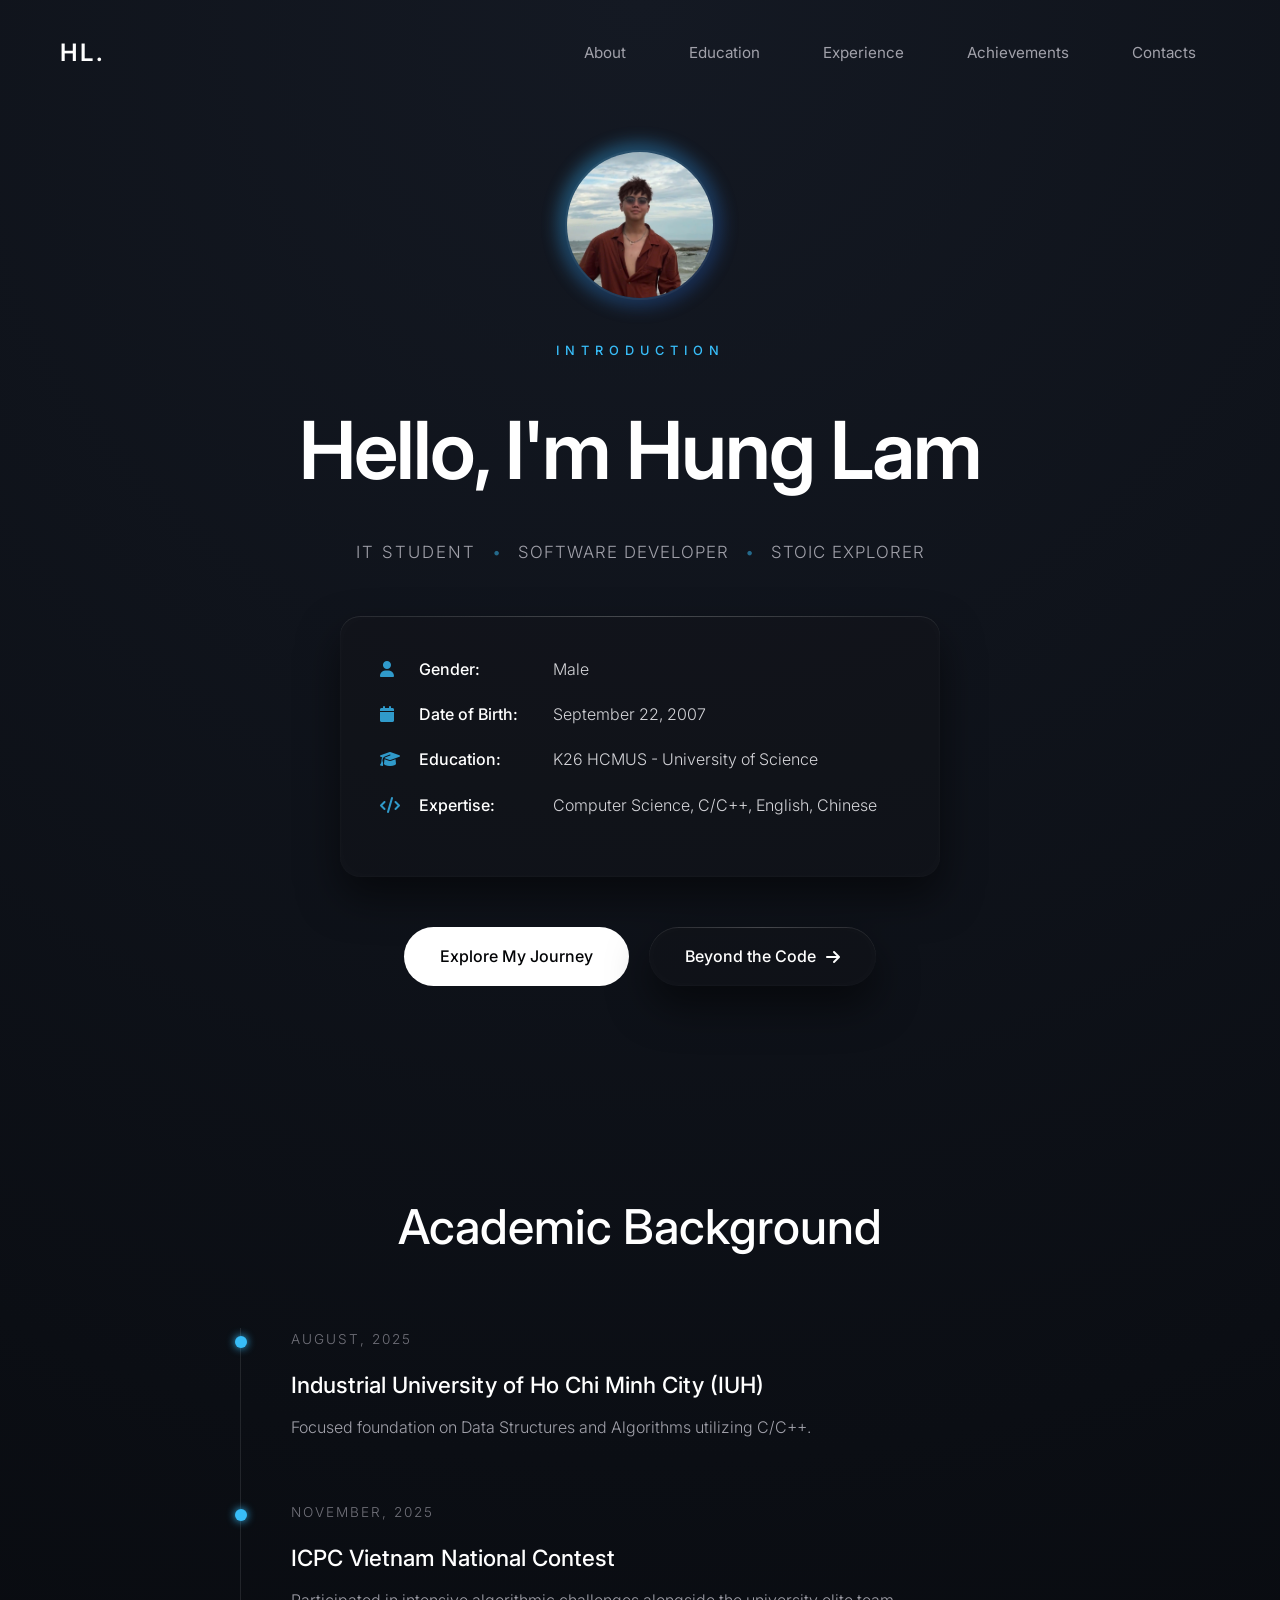
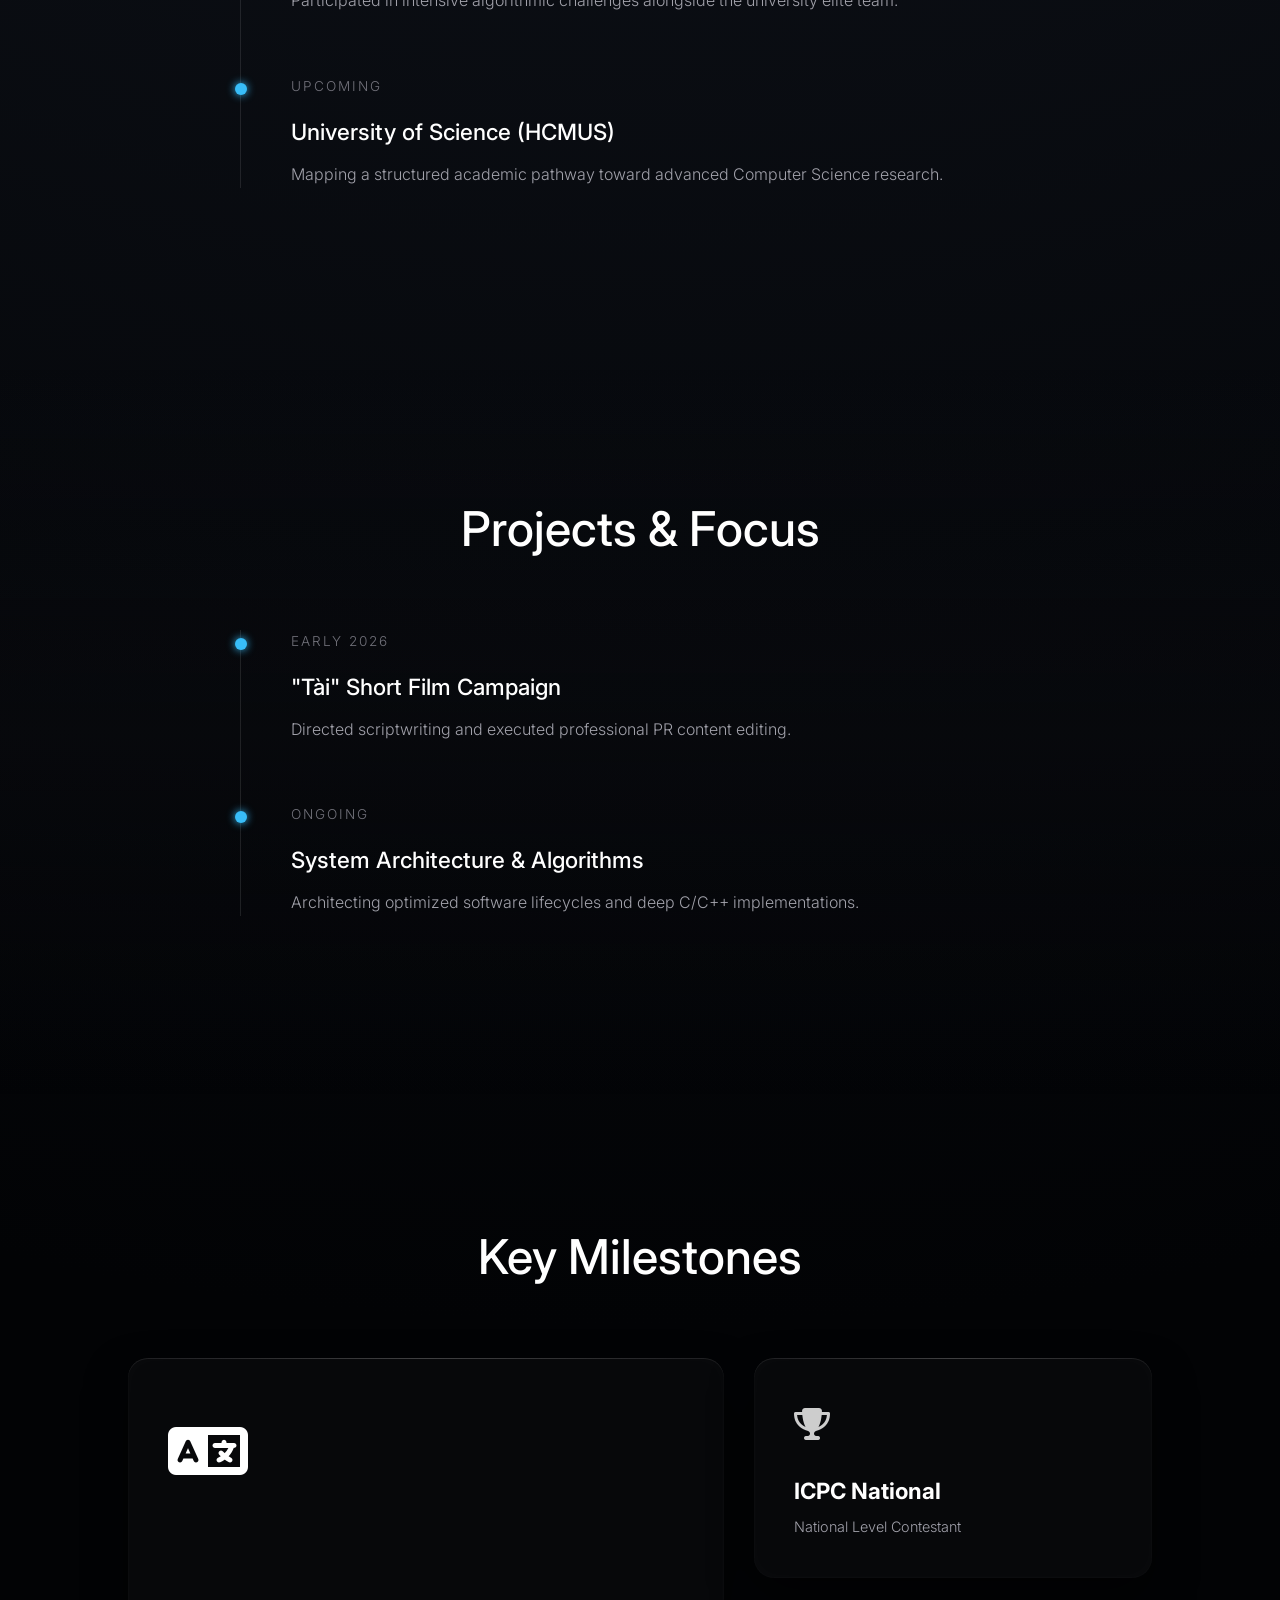
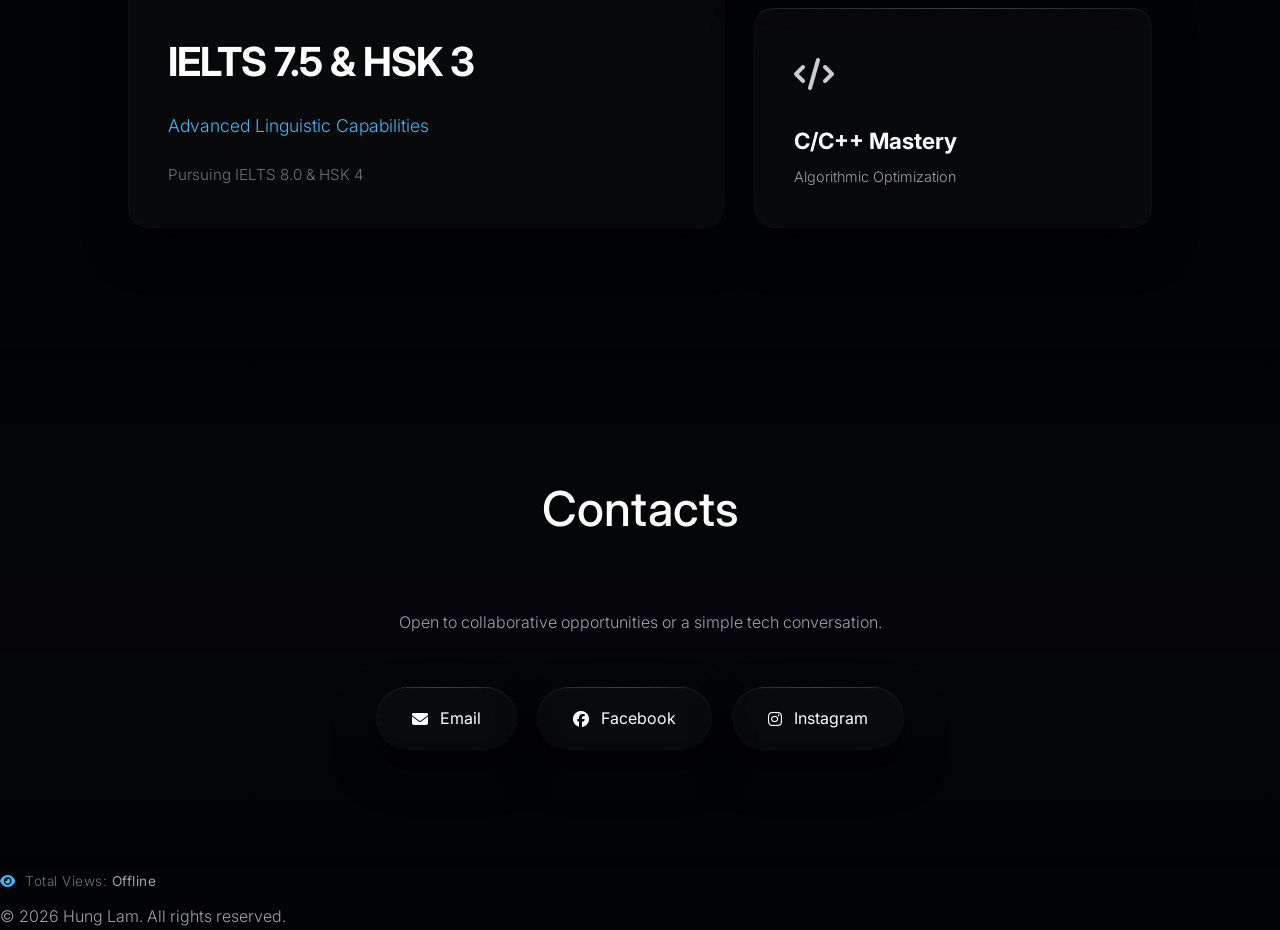
==== index.html @ ea4c30fe "app" ====
<!DOCTYPE html>
<html lang="en">
<head>
    <meta charset="UTF-8">
    <meta name="viewport" content="width=device-width, initial-scale=1.0">
    <title>Hung Lam | Premium Portfolio</title>
    <link rel="icon" type="image/png" href="logo.avif">
    <link rel="stylesheet" href="style.css">
    <link href="https://fonts.googleapis.com/css2?family=Inter:wght@300;400;500;600&display=swap" rel="stylesheet">
    <link rel="stylesheet" href="https://cdnjs.cloudflare.com/ajax/libs/font-awesome/6.4.0/css/all.min.css">
</head>
<body>

    <div class="page-transition">
        
        <div class="shape shape-1"></div>
        <div class="shape shape-2"></div>
        <div class="shape shape-3"></div>

        <nav class="navbar scroll-animate" style="--delay: 0.05s;">
            <div class="nav-logo">HL.</div>
            <ul class="nav-links">
                <div class="nav-indicator"></div>
                <li><a href="#about">About</a></li>
                <li><a href="#education">Education</a></li>
                <li><a href="#experience">Experience</a></li>
                <li><a href="#achievements">Achievements</a></li>
                <li><a href="#contact">Contacts</a></li>
            </ul>
        </nav>

        <header class="hero" id="about">
            <div class="hero-content">
                <div class="hero-avatar scroll-animate" style="--delay: 0.1s">
                    <div class="liquid-ring"></div>
                    <img src="hunglam.jpg" alt="Hung Lam Avatar">
                </div>

                <p class="greeting scroll-animate" style="--delay: 0.15s">INTRODUCTION</p>
                <h1 class="scroll-animate" style="--delay: 0.2s">Hello, I'm Hung Lam</h1>
                <p class="tagline scroll-animate" style="--delay: 0.25s">
                    <span style="letter-spacing: 2px;">IT STUDENT</span> 
                    <span class="accent-dot">•</span> SOFTWARE DEVELOPER 
                    <span class="accent-dot">•</span> STOIC EXPLORER
                </p>
                
                <div class="personal-info-card glass-panel scroll-animate" style="--delay: 0.3s">
                    <ul>
                        <li><i class="fa-solid fa-user"></i> <strong>Gender:</strong> Male</li>
                        <li><i class="fa-solid fa-calendar"></i> <strong>Date of Birth:</strong> September 22, 2007</li>
                        <li><i class="fa-solid fa-graduation-cap"></i> <strong>Education:</strong> K26 HCMUS - University of Science</li>
                        <li><i class="fa-solid fa-code"></i> <strong>Expertise:</strong> Computer Science, C/C++, English, Chinese</li>
                    </ul>
                </div>
                
                <div class="hero-buttons scroll-animate" style="--delay: 0.35s">
                    <a href="#experience" class="btn-primary">Explore My Journey</a>
                    <a href="about.html" class="btn-secondary glass-panel">Beyond the Code <i class="fa-solid fa-arrow-right"></i></a>
                </div>
            </div>
        </header>

        <section id="education" class="section">
            <h2 class="section-title scroll-animate" style="--delay: 0.05s">Academic Background</h2>
            <div class="timeline">
                <div class="timeline-item scroll-animate" style="--delay: 0.1s">
                    <span class="date">August, 2025</span>
                    <h3>Industrial University of Ho Chi Minh City (IUH)</h3>
                    <p>Focused foundation on Data Structures and Algorithms utilizing C/C++.</p>
                </div>
                <div class="timeline-item scroll-animate" style="--delay: 0.15s">
                    <span class="date">November, 2025</span>
                    <h3>ICPC Vietnam National Contest</h3>
                    <p>Participated in intensive algorithmic challenges alongside the university elite team.</p>
                </div>
                <div class="timeline-item scroll-animate" style="--delay: 0.2s">
                    <span class="date">Upcoming</span>
                    <h3>University of Science (HCMUS)</h3>
                    <p>Mapping a structured academic pathway toward advanced Computer Science research.</p>
                </div>
            </div>
        </section>

        <section id="experience" class="section bg-darker">
            <h2 class="section-title scroll-animate" style="--delay: 0.05s">Projects & Focus</h2>
            <div class="timeline">
                <div class="timeline-item scroll-animate" style="--delay: 0.1s">
                    <span class="date">Early 2026</span>
                    <h3>"Tài" Short Film Campaign</h3>
                    <p>Directed scriptwriting and executed professional PR content editing.</p>
                </div>
                <div class="timeline-item scroll-animate" style="--delay: 0.15s">
                    <span class="date">Ongoing</span>
                    <h3>System Architecture & Algorithms</h3>
                    <p>Architecting optimized software lifecycles and deep C/C++ implementations.</p>
                </div>
            </div>
        </section>

        <section id="achievements" class="section">
            <h2 class="section-title scroll-animate" style="--delay: 0.05s">Key Milestones</h2>
            <div class="achievements-grid">
                <div class="achievement-card ach-large glass-panel scroll-animate" style="--delay: 0.1s">
                    <div class="ach-icon"><i class="fa-solid fa-language"></i></div>
                    <div>
                        <h3>IELTS 7.5 & HSK 3</h3>
                        <p>Advanced Linguistic Capabilities</p>
                        <span style="color: #71717a; font-size: 0.95rem;">Pursuing IELTS 8.0 & HSK 4</span>
                    </div>
                </div>
                
                <div class="achievement-card ach-small glass-panel scroll-animate" style="--delay: 0.15s">
                    <div class="ach-icon"><i class="fa-solid fa-trophy"></i></div>
                    <h3>ICPC National</h3>
                    <p style="color: #a1a1aa; font-size: 0.9rem;">National Level Contestant</p>
                </div>
                
                <div class="achievement-card ach-small glass-panel scroll-animate" style="--delay: 0.2s">
                    <div class="ach-icon"><i class="fa-solid fa-code"></i></div>
                    <h3>C/C++ Mastery</h3>
                    <p style="color: #a1a1aa; font-size: 0.9rem;">Algorithmic Optimization</p>
                </div>
            </div>
        </section>

        <section id="contact" class="section bg-darker">
            <h2 class="section-title scroll-animate" style="--delay: 0.05s">Contacts</h2>
            <div class="contact-container">
                <p class="scroll-animate" style="--delay: 0.1s">Open to collaborative opportunities or a simple tech conversation.</p>
                <div class="contact-links">
                    <a href="mailto:hunglam220907@gmail.com" class="social-btn glass-panel scroll-animate" style="--delay: 0.15s"><i class="fa-solid fa-envelope"></i> Email</a>
                    <a href="https://www.facebook.com/07.hunglam/" target="_blank" class="social-btn glass-panel scroll-animate" style="--delay: 0.2s"><i class="fa-brands fa-facebook"></i> Facebook</a>
                    <a href="https://www.instagram.com/07_hunglam/" target="_blank" class="social-btn glass-panel scroll-animate" style="--delay: 0.25s"><i class="fa-brands fa-instagram"></i> Instagram</a>
                </div>
            </div>
        </section>

        <footer>
            <div class="footer-analytics" style="font-size: 0.85rem; color: #71717a; margin-bottom: 10px; font-weight: 300; letter-spacing: 0.5px;">
                <i class="fa-solid fa-eye" style="margin-right: 5px; color: #38bdf8;"></i> Total Views: <span id="view-counter" style="color: #a1a1aa; font-weight: 400;">Loading...</span>
            </div>
        
        <p>&copy; 2026 Hung Lam. All rights reserved.</p>
        </footer>
    </div>


    <script>
        // Hàm xử lý gọi API cập nhật bộ đếm lượt xem không đồng bộ
        // Hàm xử lý gọi API cập nhật bộ đếm lượt xem (Có chống spam F5)
        async function updateVisitorCounter() {
            try {
                const hasVisited = sessionStorage.getItem('has_visited_hunglam_site');
                
                let response;
                if (hasVisited) {
                    // Gọi GET kèm tham số đồng bộ API Hub
                    response = await fetch('/api/counter?metric=visitor_count', { method: 'GET' });
                } else {
                    // Gọi POST kèm tham số đồng bộ API Hub
                    response = await fetch('/api/counter?metric=visitor_count', { method: 'POST' });
                    sessionStorage.setItem('has_visited_hunglam_site', 'true');
                }

                const data = await response.json();
                if (data.success) {
                    // ĐỔI TỪ data.visitor_count SANG data.value ĐỂ KHỚP VỚI BACKEND
                    document.getElementById('view-counter').textContent = Number(data.value).toLocaleString();
                } else {
                    document.getElementById('view-counter').textContent = '---';
                }
            } catch (error) {
                console.error('Lỗi kết nối API:', error);
                document.getElementById('view-counter').textContent = 'Offline';
            }
        }
        // Gọi hàm thực thi ngay khi cấu trúc tài liệu sẵn sàng
        document.addEventListener('DOMContentLoaded', updateVisitorCounter);
        // Gọi hàm thực thi ngay khi cấu trúc tài liệu sẵn sàng
        document.addEventListener('DOMContentLoaded', updateVisitorCounter);

        const observer = new IntersectionObserver((entries) => {
            entries.forEach((entry) => {
                if (entry.isIntersecting) {
                    entry.target.classList.add('show');
                }
            });
        }, { threshold: 0.1, rootMargin: "0px 0px -40px 0px" }); 

        document.querySelectorAll('.scroll-animate').forEach((el) => observer.observe(el));

       const navbar = document.querySelector('.navbar');
        window.addEventListener('scroll', () => {
            if (window.scrollY > 40) {
                navbar.classList.add('scrolled');
            } else {
                navbar.classList.remove('scrolled'); // Khôi phục trạng thái transparent khi lên đỉnh trang
            }
        }, { passive: true });

        // Tối ưu Nav Indicator dùng cssText để giảm reflow trình duyệt
        if (window.innerWidth > 900) {
            const navLinks = document.querySelectorAll('.nav-links li');
            const indicator = document.querySelector('.nav-indicator');
            const navMenu = document.querySelector('.nav-links');

            navLinks.forEach(link => {
                link.addEventListener('mouseenter', () => {
                    const rect = link.getBoundingClientRect();
                    const parentRect = navMenu.getBoundingClientRect();
                    // Set hàng loạt để tối ưu GPU
                    indicator.style.cssText = `
                        width: ${rect.width}px;
                        height: ${rect.height}px;
                        left: ${rect.left - parentRect.left}px;
                        top: ${rect.top - parentRect.top}px;
                        opacity: 1;
                        transform: scale(1);
                    `;
                });
            });
            navMenu.addEventListener('mouseleave', () => {
                indicator.style.cssText = `opacity: 0; transform: scale(0.8);`;
            });
        }
    </script>
</body>
</html>
---- style.css ----
/* ====================================================
   RESET & CƠ BẢN
   ==================================================== */
@import url('https://fonts.googleapis.com/css2?family=Playfair+Display:ital,wght@0,400;0,600;0,700;1,400;1,600;1,700&display=swap');

* { margin: 0; padding: 0; box-sizing: border-box; font-family: 'Inter', sans-serif; }
html { scroll-behavior: smooth; }
body {
    background-color: #020305; color: #a1a1aa; line-height: 1.7; font-weight: 300;
    position: relative; overflow-x: hidden;
    background-image: radial-gradient(circle at 50% 0%, rgba(20,25,35,1) 0%, rgba(2,3,5,1) 70%);
}

/* --- SCROLLBAR SIÊU MỎNG CHUẨN APPLE (3px) --- */
::-webkit-scrollbar { width: 3px; height: 3px; }
::-webkit-scrollbar-track { background: #020305; }
::-webkit-scrollbar-thumb { background: var(--accent-color, #38bdf8); border-radius: 10px; }

/* ====================================================
   HIỆU ỨNG CHUYỂN TRANG
   ==================================================== */
.page-transition { animation: pageFadeIn 0.8s cubic-bezier(0.16, 1, 0.3, 1) forwards; will-change: opacity, transform; }
@keyframes pageFadeIn { from { opacity: 0; transform: translateY(15px); } to { opacity: 1; transform: translateY(0); } }

/* ====================================================
   LỚP KÍNH PREMIUM (INSET SHADOW 3 LỚP + MƯỢT HƠN)
   ==================================================== */
.glass-panel {
    background: rgba(20, 21, 26, 0.3);
    backdrop-filter: blur(16px) saturate(180%); -webkit-backdrop-filter: blur(16px) saturate(180%);
    border-radius: 20px; position: relative; overflow: hidden;
    /* Inset shadow 3 lớp tạo độ sâu thật sự */
    box-shadow: 
        0 20px 40px rgba(0, 0, 0, 0.5), 
        inset 0 1px 0 rgba(255, 255, 255, 0.08), 
        inset 0 0 20px rgba(255, 255, 255, 0.02),
        inset 0 0 0 1px rgba(255, 255, 255, 0.01);
}

/* Specular highlight mỏng và tinh tế hơn */
.glass-panel::before {
    content: ''; position: absolute; top: 0; left: 0; right: 0; height: 1px;
    background: linear-gradient(90deg, transparent 0%, rgba(255,255,255,0.15) 50%, transparent 100%);
    z-index: 10; pointer-events: none;
}

/* Shimmer sweep cực mượt */
.glass-panel::after {
    content: ''; position: absolute; top: 0; left: -150%; width: 50%; height: 100%;
    background: linear-gradient(to right, transparent, rgba(255,255,255,0.03), transparent);
    transform: skewX(-25deg);
    transition: transform 1.2s cubic-bezier(0.16, 1, 0.3, 1);
    z-index: 10; pointer-events: none;
}
.glass-panel:hover::after { transform: translateX(350%); }

/* ====================================================
   NAVBAR & HERO SECTION
   ==================================================== */
.navbar {
    position: fixed; top: 0; width: 100%; display: flex; justify-content: space-between; align-items: center;
    padding: 30px 60px; z-index: 1000; background: transparent; transition: padding 0.4s ease, background-color 0.4s ease;
}

/* Navbar nâng cấp Blur(28px) và Shadow */
.navbar.scrolled {
    background: rgba(2, 3, 5, 0.6); 
    backdrop-filter: blur(28px) saturate(180%); -webkit-backdrop-filter: blur(28px) saturate(180%);
    padding: 15px 60px;
    border-bottom: 1px solid rgba(255, 255, 255, 0.03);
    box-shadow: 0 10px 30px rgba(0, 0, 0, 0.5);
}

.nav-logo { font-size: 1.5rem; font-weight: 600; color: #ffffff; letter-spacing: 3px; }
.nav-links { list-style: none; display: flex; gap: 15px; position: relative; }
.nav-indicator {
    position: absolute; background: rgba(255, 255, 255, 0.08); 
    border-radius: 50px; transition: all 0.3s cubic-bezier(0.25, 1, 0.3, 1);
    opacity: 0; transform: scale(0.8); pointer-events: none; z-index: 0;
}
.nav-links li { position: relative; z-index: 1; }
.nav-links a { display: inline-block; color: #a1a1aa; text-decoration: none; font-weight: 400; font-size: 0.95rem; padding: 10px 24px; transition: color 0.3s; }
.nav-links li:hover a { color: #ffffff; }

.hero { min-height: 100vh; display: flex; justify-content: center; align-items: center; text-align: center; padding-top: 150px; padding-bottom: 80px; position: relative; z-index: 10; }
.hero-avatar { width: 150px; height: 150px; margin: 0 auto 40px; position: relative; }
.hero-avatar img { width: 100%; height: 100%; object-fit: cover; border-radius: 50%; position: relative; z-index: 2; border: 2px solid rgba(255,255,255,0.05); }
.liquid-ring { position: absolute; top: -8px; left: -8px; right: -8px; bottom: -8px; background: linear-gradient(135deg, #38bdf8, #1e3a8a); z-index: 1; opacity: 0.4; filter: blur(8px); border-radius: 50%; }

.greeting { font-size: 0.8rem; letter-spacing: 6px; color: #38bdf8; margin-bottom: 20px; font-weight: 500;}
.hero h1 { font-size: 5rem; font-weight: 600; color: #ffffff; margin-bottom: 20px; letter-spacing: -2px; }
.tagline { font-size: 1.05rem; color: #a1a1aa; margin-bottom: 50px; letter-spacing: 1px; }
.tagline .accent-dot { color: #38bdf8; margin: 0 10px; opacity: 0.5; }

.personal-info-card { padding: 40px; max-width: 600px; margin: 0 auto 50px; text-align: left; }
.personal-info-card li { margin-bottom: 18px; font-size: 1rem; color: #d4d4d8; list-style: none;}
.personal-info-card li strong { color: #ffffff; font-weight: 500; display: inline-block; width: 130px;}
.personal-info-card i { color: #38bdf8; margin-right: 15px; width: 20px; opacity: 0.8;}

.hero-buttons { display: flex; justify-content: center; gap: 20px; }
.btn-primary, .btn-secondary { display: inline-flex; align-items: center; justify-content: center; gap: 10px; padding: 16px 36px; text-decoration: none; font-weight: 500; border-radius: 50px; transition: transform 0.2s ease, box-shadow 0.2s; }
.btn-primary { background: #ffffff; color: #020305; }
.btn-primary:hover { transform: translateY(-2px); box-shadow: 0 10px 20px rgba(255,255,255,0.1); }
.btn-secondary { color: #ffffff; }
.btn-secondary:hover { transform: translateY(-2px); border-color: rgba(56, 189, 248, 0.5); }

/* ====================================================
   TIMELINE (MÀU CHẤM ĐỘNG #38BDF8)
   ==================================================== */
.timeline { max-width: 800px; margin: 0 auto; border-left: 1px solid rgba(255, 255, 255, 0.1); padding-left: 50px; }
.timeline-item { margin-bottom: 60px; position: relative; transition: transform 0.2s ease; cursor: pointer; }
.timeline-item:hover { transform: translateX(5px); }

/* Timeline Dot đổi màu Accent */
.timeline-item::before {
    content: ''; position: absolute; left: -56px; top: 8px; width: 12px; height: 12px;
    background: #38bdf8; border-radius: 50%; box-shadow: 0 0 8px #38bdf8;
    animation: pulseDot 2.5s infinite;
}
@keyframes pulseDot {
    0% { box-shadow: 0 0 0 0 rgba(56, 189, 248, 0.5); }
    70% { box-shadow: 0 0 0 12px rgba(56, 189, 248, 0); }
    100% { box-shadow: 0 0 0 0 rgba(56, 189, 248, 0); }
}

.timeline-item h3 { color: #ffffff; font-size: 1.4rem; font-weight: 500; margin-bottom: 10px; }
.timeline-item:hover h3 { color: #38bdf8; }
.timeline-item .date { display: block; color: #71717a; font-size: 0.85rem; letter-spacing: 2px; margin-bottom: 15px; text-transform: uppercase; }

/* ====================================================
   THÀNH TỰU 
   ==================================================== */
.achievements-grid { display: grid; grid-template-columns: 1.5fr 1fr; gap: 30px; max-width: 1100px; margin: 0 auto; }
.achievement-card { padding: 40px; display: flex; flex-direction: column; justify-content: space-between; transition: transform 0.2s ease, border-color 0.2s; cursor: pointer; }
.achievement-card:hover { transform: translateY(-3px); border-color: rgba(56, 189, 248, 0.3); }
.ach-large { grid-row: span 2; }
.ach-large .ach-icon { font-size: 4rem; margin-bottom: 40px; color: #ffffff; }
.ach-large h3 { font-size: 2.5rem; letter-spacing: -1px; margin-bottom: 15px; color: #ffffff; }
.ach-large p { font-size: 1.1rem; color: #38bdf8; margin-bottom: 20px;}
.ach-small { height: 220px; }
.ach-small .ach-icon { font-size: 2rem; margin-bottom: 20px; color: #ffffff; opacity: 0.8; }
.ach-small h3 { font-size: 1.4rem; color: #ffffff; margin-bottom: 5px; }

/* ====================================================
   SCROLL ANIMATIONS 
   ==================================================== */
.scroll-animate {
    opacity: 0; transform: translateY(15px); 
    transition: opacity 0.5s ease-out, transform 0.5s ease-out;
    transition-delay: var(--delay, 0.05s); will-change: opacity, transform; 
}
.scroll-animate.show { opacity: 1; transform: translateY(0); }

.section { padding: 120px 10%; position: relative; z-index: 10; }
.section-title { font-size: 3rem; color: #ffffff; margin-bottom: 60px; text-align: center; font-weight: 500; }
.bg-darker { background: linear-gradient(180deg, rgba(10,11,15,0) 0%, rgba(10,11,15,0.4) 50%, rgba(10,11,15,0) 100%); }

.contact-container { text-align: center; max-width: 650px; margin: 0 auto; }
.contact-links { display: flex; justify-content: center; gap: 20px; margin-top: 50px; }
.social-btn { padding: 18px 36px; color: #ffffff; text-decoration: none; border-radius: 50px; font-weight: 400; display: flex; align-items: center; gap: 12px; transition: transform 0.2s, color 0.2s; }
.social-btn:hover { transform: translateY(-2px); color: #38bdf8;}

/* ====================================================
   GIAO DIỆN ĐIỆN THOẠI
   ==================================================== */
@media (max-width: 900px) {
    .shape { display: none !important; }
    .navbar { padding: 15px 0; flex-direction: column; align-items: flex-start; gap: 15px; width: 100vw; overflow: hidden; }
    .navbar.scrolled { padding: 10px 0; }
    .nav-logo { padding: 0 5%; }
    .nav-links { width: 100%; display: flex; flex-wrap: nowrap; overflow-x: auto; -webkit-overflow-scrolling: touch; justify-content: flex-start; padding: 0 5% 5px 5%; gap: 12px; }
    .nav-links::-webkit-scrollbar { display: none; }
    .nav-links { -ms-overflow-style: none; scrollbar-width: none; }
    .nav-links li { flex-shrink: 0; }
    .nav-links a { display: block; white-space: nowrap; padding: 10px 22px; font-size: 0.9rem; background: rgba(255, 255, 255, 0.08); border-radius: 50px; border: 1px solid rgba(255, 255, 255, 0.05); }
    .nav-indicator { display: none !important; }
    .hero { padding-top: 130px; padding-bottom: 50px; }
    .hero h1 { font-size: 3.2rem; }
    .tagline span { display: block; margin-bottom: 5px; }
    .tagline .accent-dot { display: none; }
    .personal-info-card { width: 100%; margin: 0 auto 40px; padding: 25px 20px; box-sizing: border-box; }
    .personal-info-card li { font-size: 0.9rem; margin-bottom: 12px; word-wrap: break-word; }
    .personal-info-card li strong { display: inline-block; width: auto; min-width: 90px; color: #38bdf8; margin-right: 5px; }
    .personal-info-card i { display: none; }
    .hero-buttons { flex-direction: column; width: 100%; padding: 0 5%; gap: 15px; }
    .btn-primary, .btn-secondary { width: 100%; justify-content: center; font-size: 0.95rem; }
    .section { padding: 80px 5%; }
    .section-title { font-size: 2.2rem; margin-bottom: 40px; }
    .timeline { padding-left: 20px; }
    .timeline-item::before { left: -26.5px; width: 10px; height: 10px; }
    .timeline-item h3 { font-size: 1.2rem; }
    .achievements-grid { grid-template-columns: 1fr; gap: 20px;}
    .ach-large { grid-row: auto; padding: 30px; }
    .ach-large .ach-icon { font-size: 3rem; margin-bottom: 20px; }
    .ach-large h3 { font-size: 2rem; }
    .ach-small { height: auto; padding: 25px; }
    .contact-links { flex-direction: column; gap: 15px; }
    .social-btn { width: 100%; justify-content: center; }
}
/* --- HIỆU ỨNG PHÁT SÁNG MỜ KHI HOVER (SUBTLE GLOW EFFECT) --- */
.glass-panel {
    transition: transform 0.3s cubic-bezier(0.16, 1, 0.3, 1), 
                border-color 0.3s ease, 
                box-shadow 0.3s ease;
    will-change: transform, box-shadow; /* Tối ưu hóa GPU để tăng độ mượt */
}

.glass-panel:hover {
    border-color: rgba(var(--accent-rgb, 56, 189, 248), 0.2) !important;
    /* Đổ bóng phát sáng nhẹ đồng bộ theo mã màu hệ thống */
    box-shadow: 
        0 30px 60px rgba(0, 0, 0, 0.5), 
        0 0 40px rgba(var(--accent-rgb, 56, 189, 248), 0.15),
        inset 0 1px 0 rgba(255, 255, 255, 0.15) !important;
}
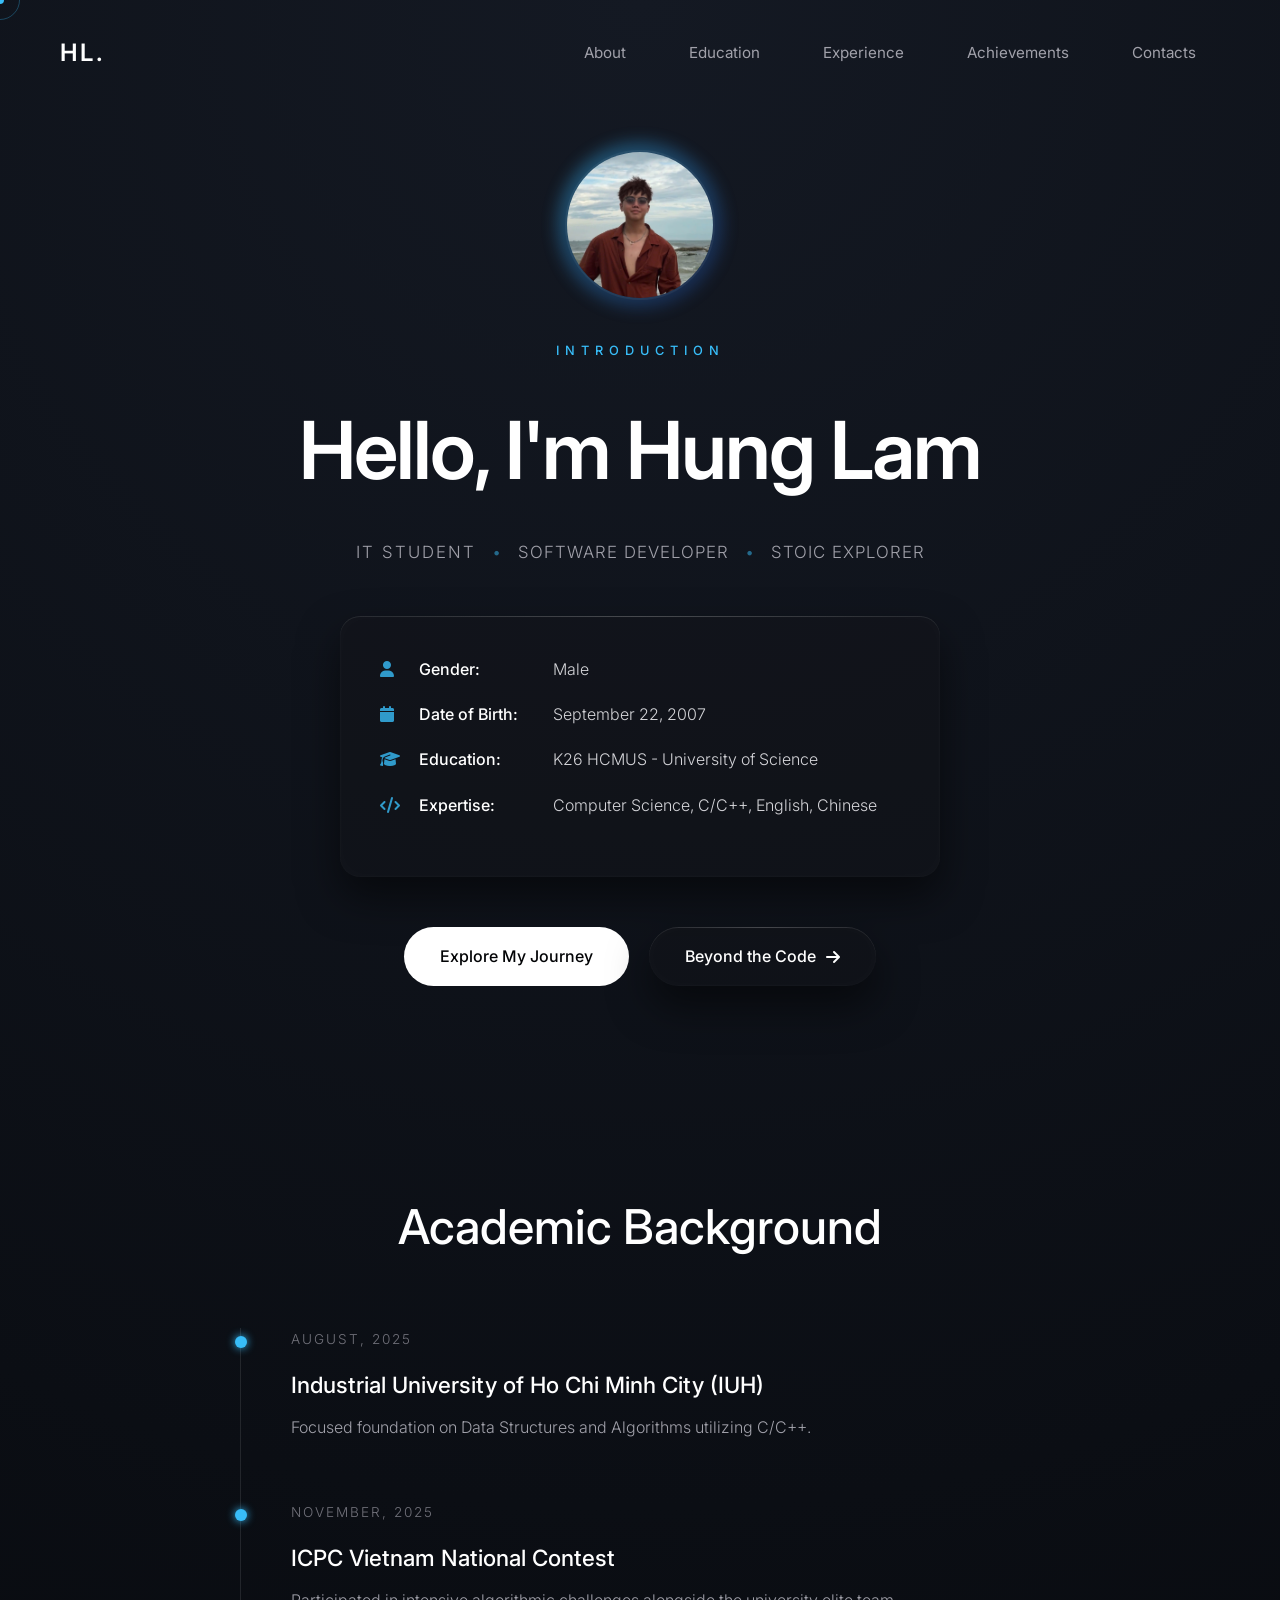
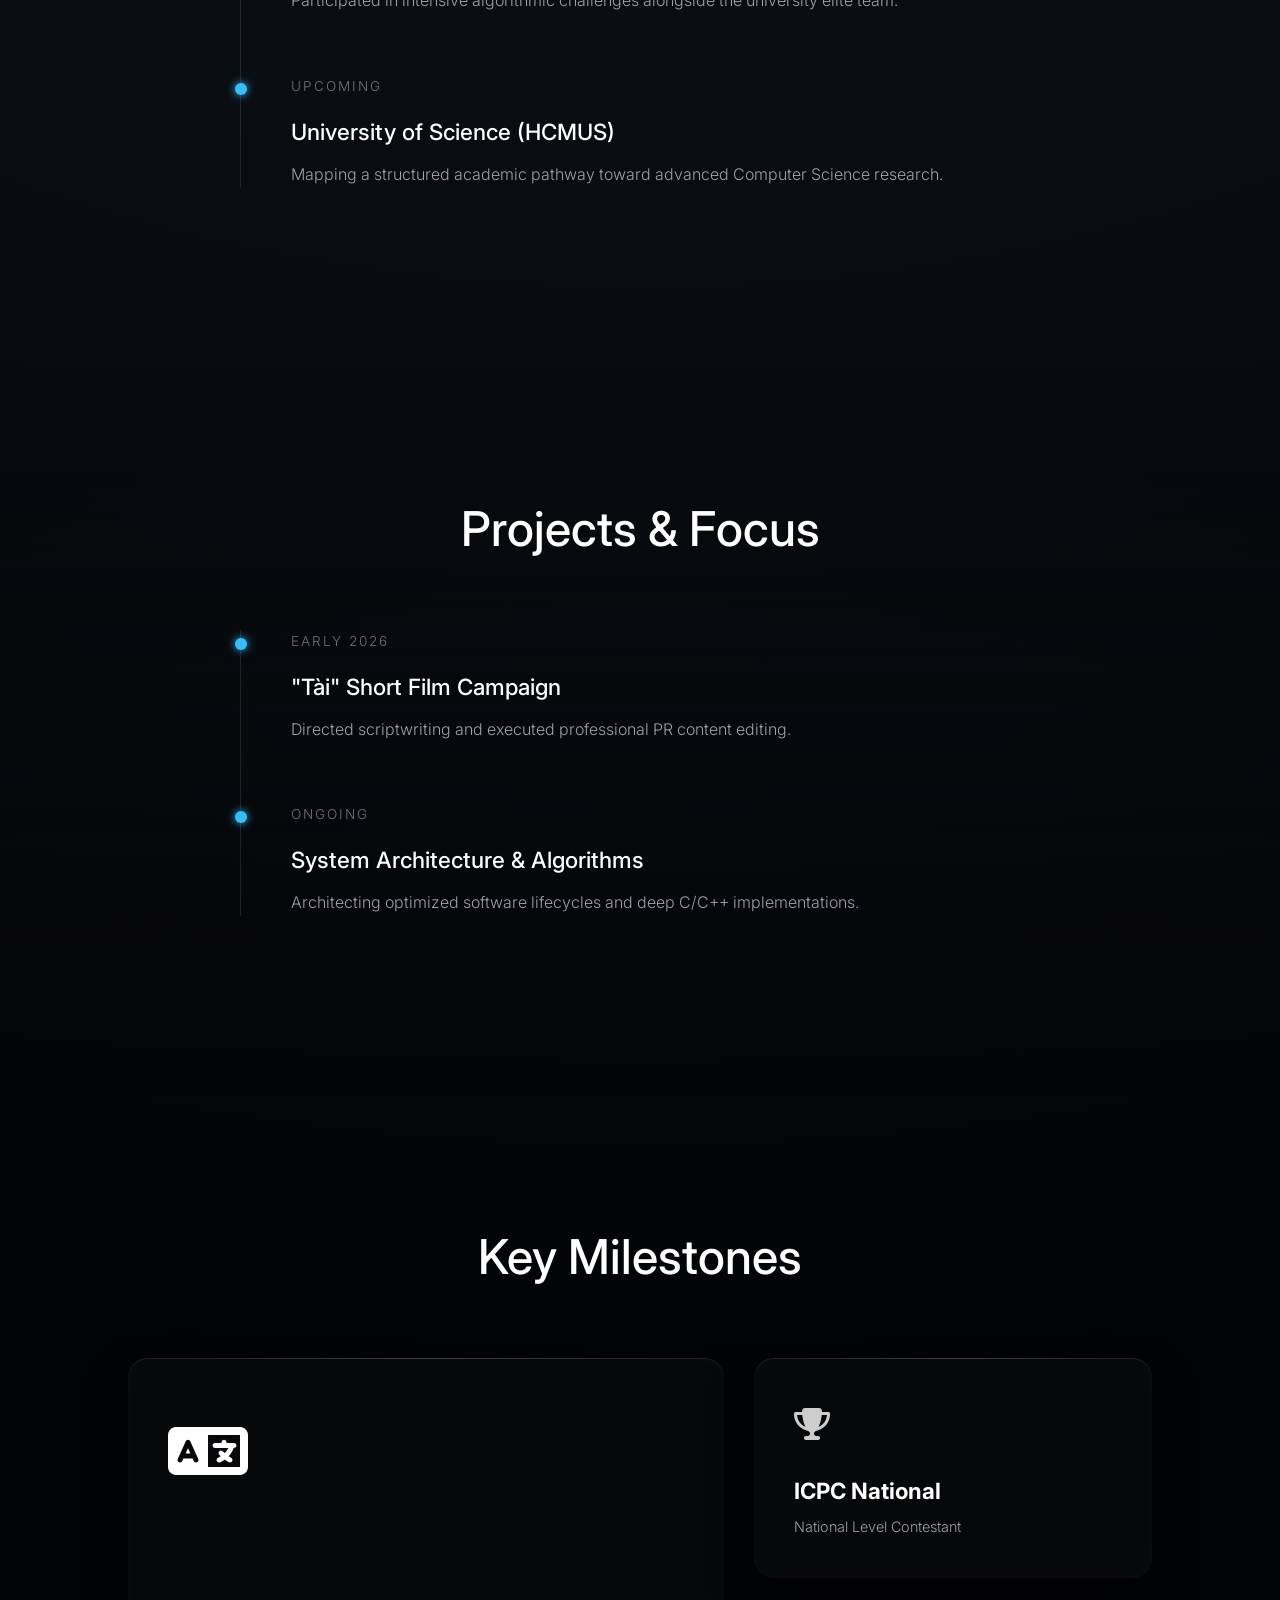
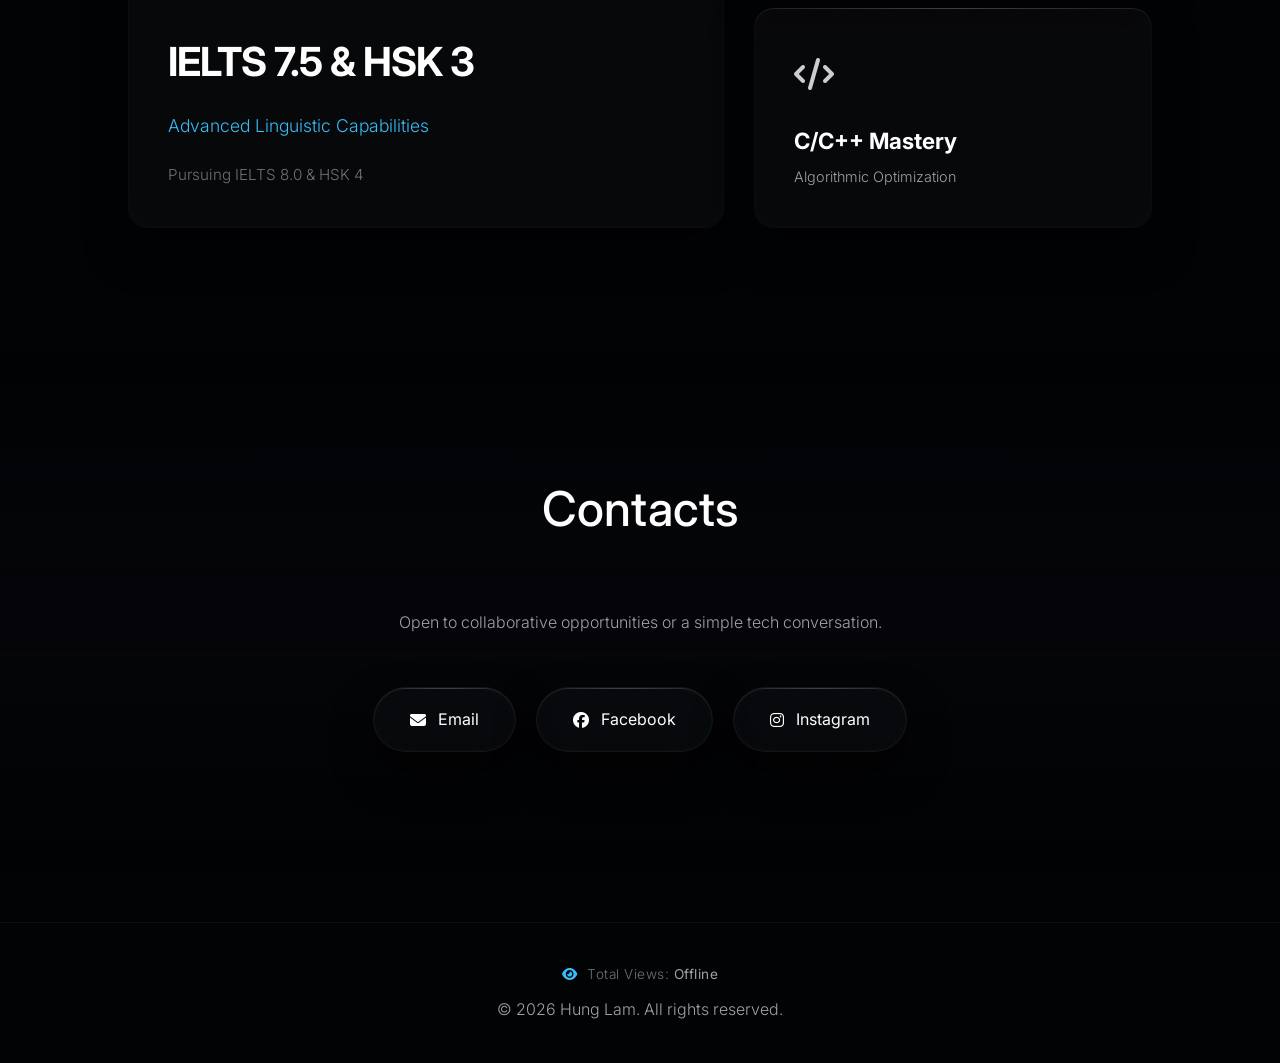
==== commit 63a6af1d: "appearance" ====
--- a/index.html
+++ b/index.html
@@ -11,6 +11,9 @@
 </head>
 <body>
 
+    <div class="custom-cursor"></div>
+    <div class="custom-cursor-follower"></div>
+
     <div class="page-transition">
         
         <div class="shape shape-1"></div>
@@ -139,32 +142,24 @@
             <div class="footer-analytics" style="font-size: 0.85rem; color: #71717a; margin-bottom: 10px; font-weight: 300; letter-spacing: 0.5px;">
                 <i class="fa-solid fa-eye" style="margin-right: 5px; color: #38bdf8;"></i> Total Views: <span id="view-counter" style="color: #a1a1aa; font-weight: 400;">Loading...</span>
             </div>
-        
-        <p>&copy; 2026 Hung Lam. All rights reserved.</p>
+            <p>&copy; 2026 Hung Lam. All rights reserved.</p>
         </footer>
     </div>
 
-
     <script>
-        // Hàm xử lý gọi API cập nhật bộ đếm lượt xem không đồng bộ
-        // Hàm xử lý gọi API cập nhật bộ đếm lượt xem (Có chống spam F5)
+        // HÀM XỬ LÝ GỌI API ĐẾM LƯỢT XEM VÀ PHÂN TÍCH CHUYÊN SÂU
         async function updateVisitorCounter() {
             try {
                 const hasVisited = sessionStorage.getItem('has_visited_hunglam_site');
-                
                 let response;
                 if (hasVisited) {
-                    // Gọi GET kèm tham số đồng bộ API Hub
                     response = await fetch('/api/counter?metric=visitor_count', { method: 'GET' });
                 } else {
-                    // Gọi POST kèm tham số đồng bộ API Hub
                     response = await fetch('/api/counter?metric=visitor_count', { method: 'POST' });
                     sessionStorage.setItem('has_visited_hunglam_site', 'true');
                 }
-
                 const data = await response.json();
                 if (data.success) {
-                    // ĐỔI TỪ data.visitor_count SANG data.value ĐỂ KHỚP VỚI BACKEND
                     document.getElementById('view-counter').textContent = Number(data.value).toLocaleString();
                 } else {
                     document.getElementById('view-counter').textContent = '---';
@@ -174,11 +169,9 @@
                 document.getElementById('view-counter').textContent = 'Offline';
             }
         }
-        // Gọi hàm thực thi ngay khi cấu trúc tài liệu sẵn sàng
         document.addEventListener('DOMContentLoaded', updateVisitorCounter);
-        // Gọi hàm thực thi ngay khi cấu trúc tài liệu sẵn sàng
-        document.addEventListener('DOMContentLoaded', updateVisitorCounter);
-
+
+        // HIỆU ỨNG HIỂN THỊ KHI CUỘN TRANG (SCROLL ANIMATION)
         const observer = new IntersectionObserver((entries) => {
             entries.forEach((entry) => {
                 if (entry.isIntersecting) {
@@ -186,19 +179,16 @@
                 }
             });
         }, { threshold: 0.1, rootMargin: "0px 0px -40px 0px" }); 
-
         document.querySelectorAll('.scroll-animate').forEach((el) => observer.observe(el));
 
-       const navbar = document.querySelector('.navbar');
+        // HIỆU ỨNG BLUR NAVBAR KHI CUỘN SỐNG TRANG
+        const navbar = document.querySelector('.navbar');
         window.addEventListener('scroll', () => {
-            if (window.scrollY > 40) {
-                navbar.classList.add('scrolled');
-            } else {
-                navbar.classList.remove('scrolled'); // Khôi phục trạng thái transparent khi lên đỉnh trang
-            }
+            if (window.scrollY > 40) { navbar.classList.add('scrolled'); } 
+            else { navbar.classList.remove('scrolled'); }
         }, { passive: true });
 
-        // Tối ưu Nav Indicator dùng cssText để giảm reflow trình duyệt
+        // NAVBAR INDICATOR HOVER TRACKING
         if (window.innerWidth > 900) {
             const navLinks = document.querySelectorAll('.nav-links li');
             const indicator = document.querySelector('.nav-indicator');
@@ -208,19 +198,60 @@
                 link.addEventListener('mouseenter', () => {
                     const rect = link.getBoundingClientRect();
                     const parentRect = navMenu.getBoundingClientRect();
-                    // Set hàng loạt để tối ưu GPU
                     indicator.style.cssText = `
-                        width: ${rect.width}px;
-                        height: ${rect.height}px;
-                        left: ${rect.left - parentRect.left}px;
-                        top: ${rect.top - parentRect.top}px;
-                        opacity: 1;
-                        transform: scale(1);
+                        width: ${rect.width}px; height: ${rect.height}px;
+                        left: ${rect.left - parentRect.left}px; top: ${rect.top - parentRect.top}px;
+                        opacity: 1; transform: scale(1);
                     `;
                 });
             });
             navMenu.addEventListener('mouseleave', () => {
                 indicator.style.cssText = `opacity: 0; transform: scale(0.8);`;
+            });
+        }
+
+        // ĐIỀU KHIỂN CON TRỎ CHUỘT NAM CHÂM TRÊN ĐỂ BÀN (DESKTOP)
+        if (window.innerWidth > 900) {
+            const cursor = document.querySelector('.custom-cursor');
+            const follower = document.querySelector('.custom-cursor-follower');
+            const magneticElements = document.querySelectorAll('.social-btn, .btn-secondary, .btn-primary, .nav-links a');
+
+            let mouseX = 0, mouseY = 0;
+            let isMagnetic = false;
+
+            window.addEventListener('mousemove', (e) => {
+                mouseX = e.clientX; mouseY = e.clientY;
+                cursor.style.left = mouseX + 'px'; cursor.style.top = mouseY + 'px';
+                if (!isMagnetic) {
+                    follower.style.left = mouseX + 'px'; follower.style.top = mouseY + 'px';
+                }
+            });
+
+            magneticElements.forEach(el => {
+                el.addEventListener('mouseenter', () => {
+                    cursor.classList.add('hovered'); follower.classList.add('hovered');
+                    if(el.classList.contains('glass-panel') || el.classList.contains('social-btn') || el.classList.contains('btn-primary')) {
+                        isMagnetic = true; follower.classList.add('magnetic');
+                        const rect = el.getBoundingClientRect();
+                        follower.style.left = (rect.left + rect.width / 2) + 'px';
+                        follower.style.top = (rect.top + rect.height / 2) + 'px';
+                        follower.style.width = rect.width + 'px'; follower.style.height = rect.height + 'px';
+                    }
+                });
+                el.addEventListener('mousemove', (e) => {
+                    if (isMagnetic) {
+                        const rect = el.getBoundingClientRect();
+                        const x = e.clientX - (rect.left + rect.width / 2);
+                        const y = e.clientY - (rect.top + rect.height / 2);
+                        el.style.transform = `translate3d(${x * 0.2}px, ${y * 0.2}px, 0) scale(1.02)`;
+                    }
+                });
+                el.addEventListener('mouseleave', () => {
+                    cursor.classList.remove('hovered'); follower.classList.remove('hovered');
+                    isMagnetic = false; follower.classList.remove('magnetic');
+                    follower.style.width = '40px'; follower.style.height = '40px';
+                    el.style.transform = '';
+                });
             });
         }
     </script>
--- a/style.css
+++ b/style.css
@@ -29,7 +29,6 @@
     background: rgba(20, 21, 26, 0.3);
     backdrop-filter: blur(16px) saturate(180%); -webkit-backdrop-filter: blur(16px) saturate(180%);
     border-radius: 20px; position: relative; overflow: hidden;
-    /* Inset shadow 3 lớp tạo độ sâu thật sự */
     box-shadow: 
         0 20px 40px rgba(0, 0, 0, 0.5), 
         inset 0 1px 0 rgba(255, 255, 255, 0.08), 
@@ -37,14 +36,12 @@
         inset 0 0 0 1px rgba(255, 255, 255, 0.01);
 }
 
-/* Specular highlight mỏng và tinh tế hơn */
 .glass-panel::before {
     content: ''; position: absolute; top: 0; left: 0; right: 0; height: 1px;
     background: linear-gradient(90deg, transparent 0%, rgba(255,255,255,0.15) 50%, transparent 100%);
     z-index: 10; pointer-events: none;
 }
 
-/* Shimmer sweep cực mượt */
 .glass-panel::after {
     content: ''; position: absolute; top: 0; left: -150%; width: 50%; height: 100%;
     background: linear-gradient(to right, transparent, rgba(255,255,255,0.03), transparent);
@@ -62,7 +59,6 @@
     padding: 30px 60px; z-index: 1000; background: transparent; transition: padding 0.4s ease, background-color 0.4s ease;
 }
 
-/* Navbar nâng cấp Blur(28px) và Shadow */
 .navbar.scrolled {
     background: rgba(2, 3, 5, 0.6); 
     backdrop-filter: blur(28px) saturate(180%); -webkit-backdrop-filter: blur(28px) saturate(180%);
@@ -105,13 +101,12 @@
 .btn-secondary:hover { transform: translateY(-2px); border-color: rgba(56, 189, 248, 0.5); }
 
 /* ====================================================
-   TIMELINE (MÀU CHẤM ĐỘNG #38BDF8)
+   TIMELINE
    ==================================================== */
 .timeline { max-width: 800px; margin: 0 auto; border-left: 1px solid rgba(255, 255, 255, 0.1); padding-left: 50px; }
 .timeline-item { margin-bottom: 60px; position: relative; transition: transform 0.2s ease; cursor: pointer; }
 .timeline-item:hover { transform: translateX(5px); }
 
-/* Timeline Dot đổi màu Accent */
 .timeline-item::before {
     content: ''; position: absolute; left: -56px; top: 8px; width: 12px; height: 12px;
     background: #38bdf8; border-radius: 50%; box-shadow: 0 0 8px #38bdf8;
@@ -157,8 +152,52 @@
 
 .contact-container { text-align: center; max-width: 650px; margin: 0 auto; }
 .contact-links { display: flex; justify-content: center; gap: 20px; margin-top: 50px; }
-.social-btn { padding: 18px 36px; color: #ffffff; text-decoration: none; border-radius: 50px; font-weight: 400; display: flex; align-items: center; gap: 12px; transition: transform 0.2s, color 0.2s; }
+.social-btn { padding: 18px 36px; color: #ffffff; text-decoration: none; border-radius: 50px; font-weight: 400; display: flex; align-items: center; gap: 12px; transition: transform 0.2s, color 0.2s; border: 1px solid rgba(255,255,255,0.05); }
 .social-btn:hover { transform: translateY(-2px); color: #38bdf8;}
+
+footer { text-align: center; padding: 40px 0; border-top: 1px solid rgba(255,255,255,0.05); margin-top: 50px; }
+
+/* ====================================================
+   HOVER GLASS PANEL GLOW EFFECT
+   ==================================================== */
+.glass-panel {
+    transition: transform 0.3s cubic-bezier(0.16, 1, 0.3, 1), border-color 0.3s ease, box-shadow 0.3s ease;
+    will-change: transform, box-shadow;
+}
+.glass-panel:hover {
+    border-color: rgba(var(--accent-rgb, 56, 189, 248), 0.2) !important;
+    box-shadow: 
+        0 30px 60px rgba(0, 0, 0, 0.5), 
+        0 0 40px rgba(var(--accent-rgb, 56, 189, 248), 0.15),
+        inset 0 1px 0 rgba(255, 255, 255, 0.15) !important;
+}
+
+/* ====================================================
+   CUSTOM MAGNETIC CURSOR DESIGN
+   ==================================================== */
+@media (min-width: 901px) {
+    body { cursor: none; }
+    a, button, .social-btn, .btn-primary, .btn-secondary, .nav-links a { cursor: none; }
+    
+    .custom-cursor {
+        width: 8px; height: 8px; background-color: var(--accent-color, #38bdf8);
+        border-radius: 50%; position: fixed; transform: translate(-50%, -50%);
+        pointer-events: none; z-index: 9999; transition: width 0.2s, height 0.2s;
+    }
+    .custom-cursor-follower {
+        width: 40px; height: 40px; border: 1px solid rgba(var(--accent-rgb, 56, 189, 248), 0.3);
+        border-radius: 50%; position: fixed; transform: translate(-50%, -50%);
+        pointer-events: none; z-index: 9998;
+        transition: transform 0.08s cubic-bezier(0.25, 1, 0.5, 1), width 0.2s, height 0.2s, border-radius 0.2s, background-color 0.2s;
+    }
+    .custom-cursor.hovered { scale: 0; }
+    .custom-cursor-follower.hovered {
+        width: 50px; height: 50px; background: rgba(var(--accent-rgb, 56, 189, 248), 0.1); border-color: var(--accent-color, #38bdf8);
+    }
+    .custom-cursor-follower.magnetic {
+        border-radius: 50px; background: rgba(var(--accent-rgb, 56, 189, 248), 0.15); border-color: var(--accent-color, #38bdf8);
+    }
+}
 
 /* ====================================================
    GIAO DIỆN ĐIỆN THOẠI
@@ -196,20 +235,4 @@
     .ach-small { height: auto; padding: 25px; }
     .contact-links { flex-direction: column; gap: 15px; }
     .social-btn { width: 100%; justify-content: center; }
-}
-/* --- HIỆU ỨNG PHÁT SÁNG MỜ KHI HOVER (SUBTLE GLOW EFFECT) --- */
-.glass-panel {
-    transition: transform 0.3s cubic-bezier(0.16, 1, 0.3, 1), 
-                border-color 0.3s ease, 
-                box-shadow 0.3s ease;
-    will-change: transform, box-shadow; /* Tối ưu hóa GPU để tăng độ mượt */
-}
-
-.glass-panel:hover {
-    border-color: rgba(var(--accent-rgb, 56, 189, 248), 0.2) !important;
-    /* Đổ bóng phát sáng nhẹ đồng bộ theo mã màu hệ thống */
-    box-shadow: 
-        0 30px 60px rgba(0, 0, 0, 0.5), 
-        0 0 40px rgba(var(--accent-rgb, 56, 189, 248), 0.15),
-        inset 0 1px 0 rgba(255, 255, 255, 0.15) !important;
-}
+}
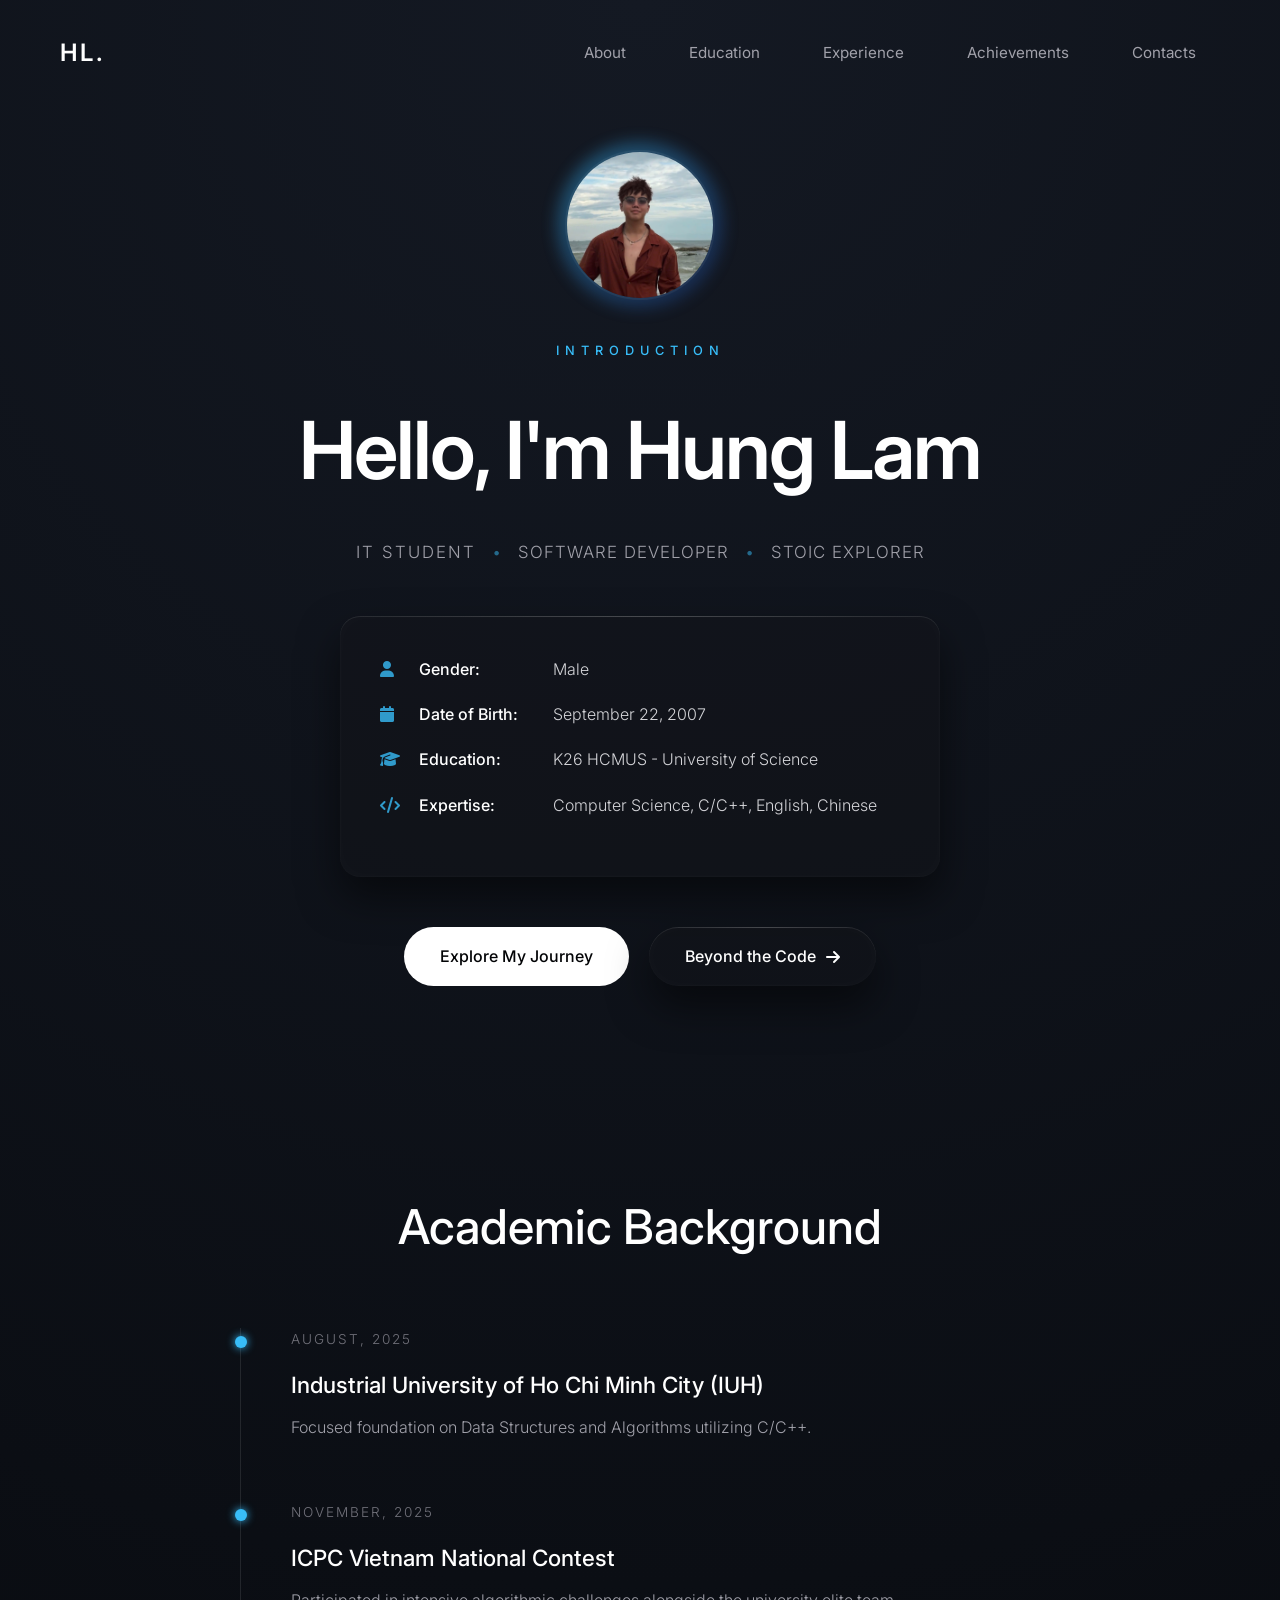
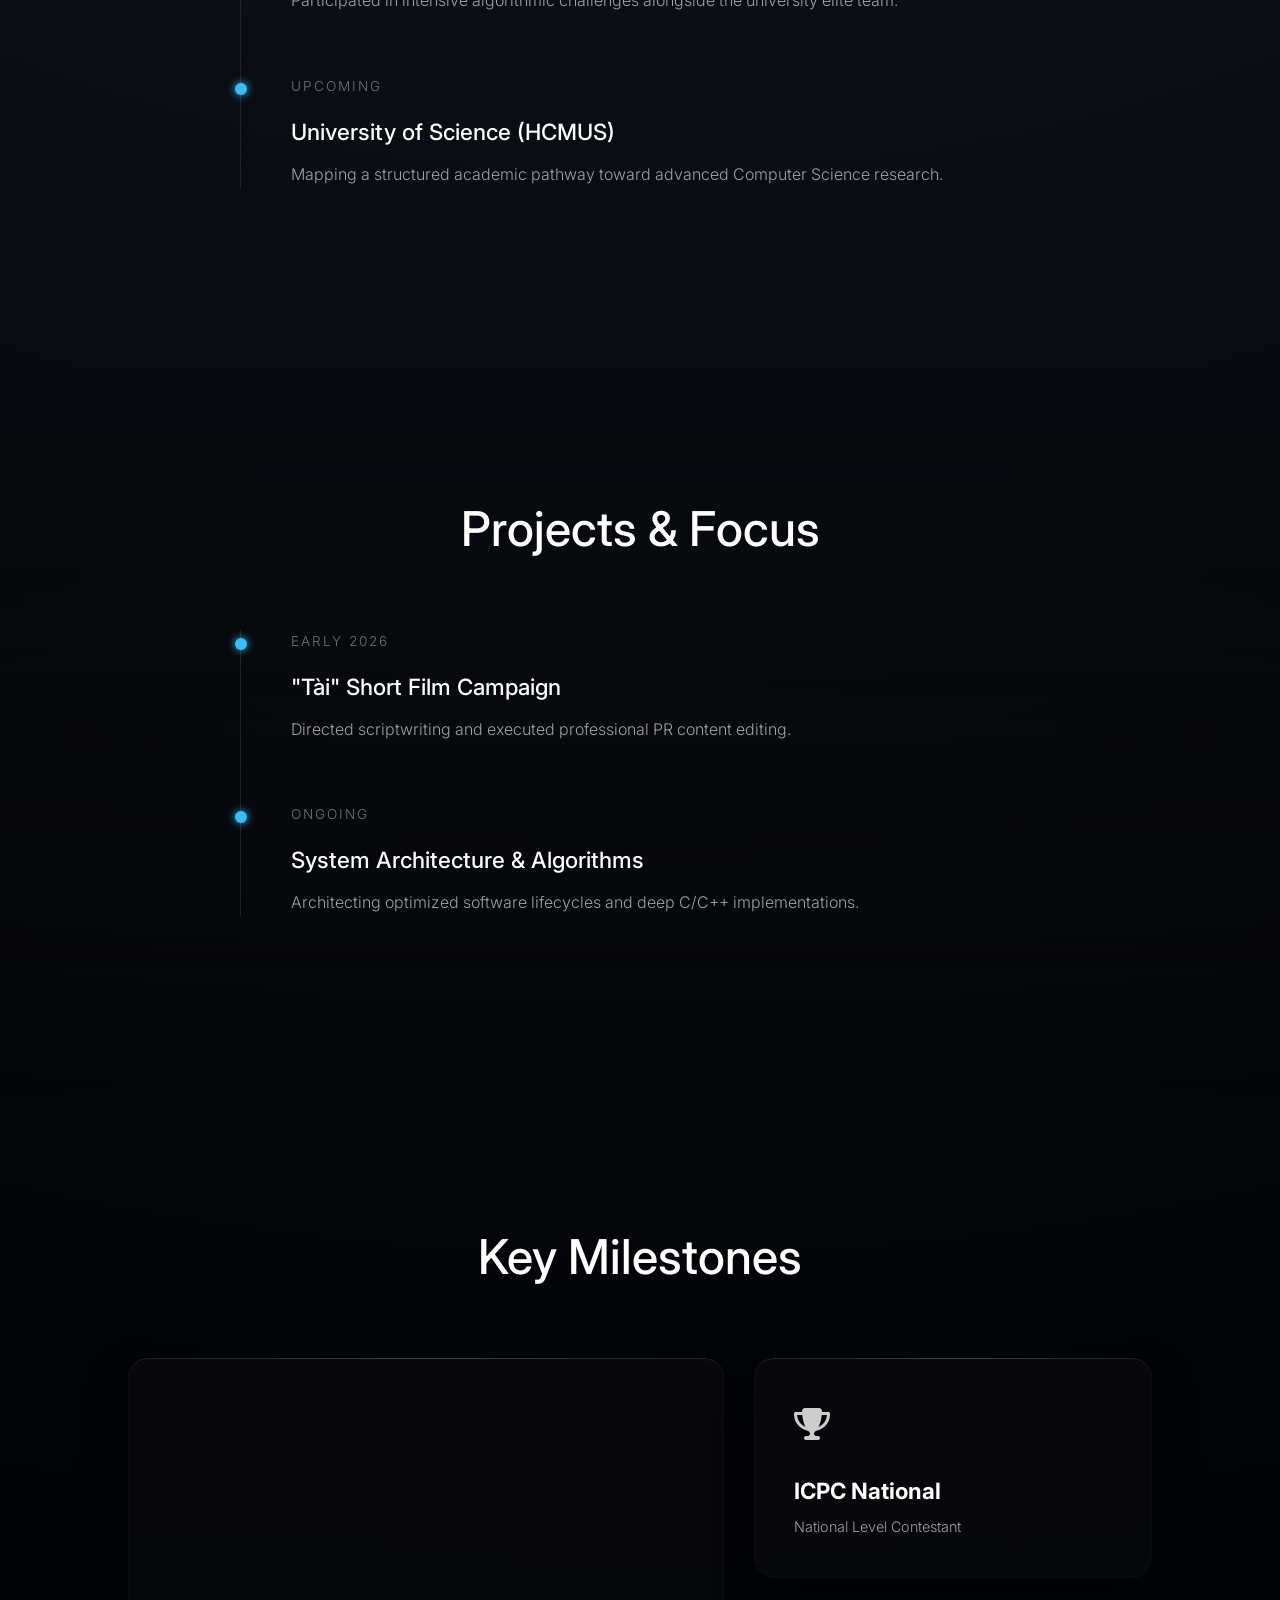
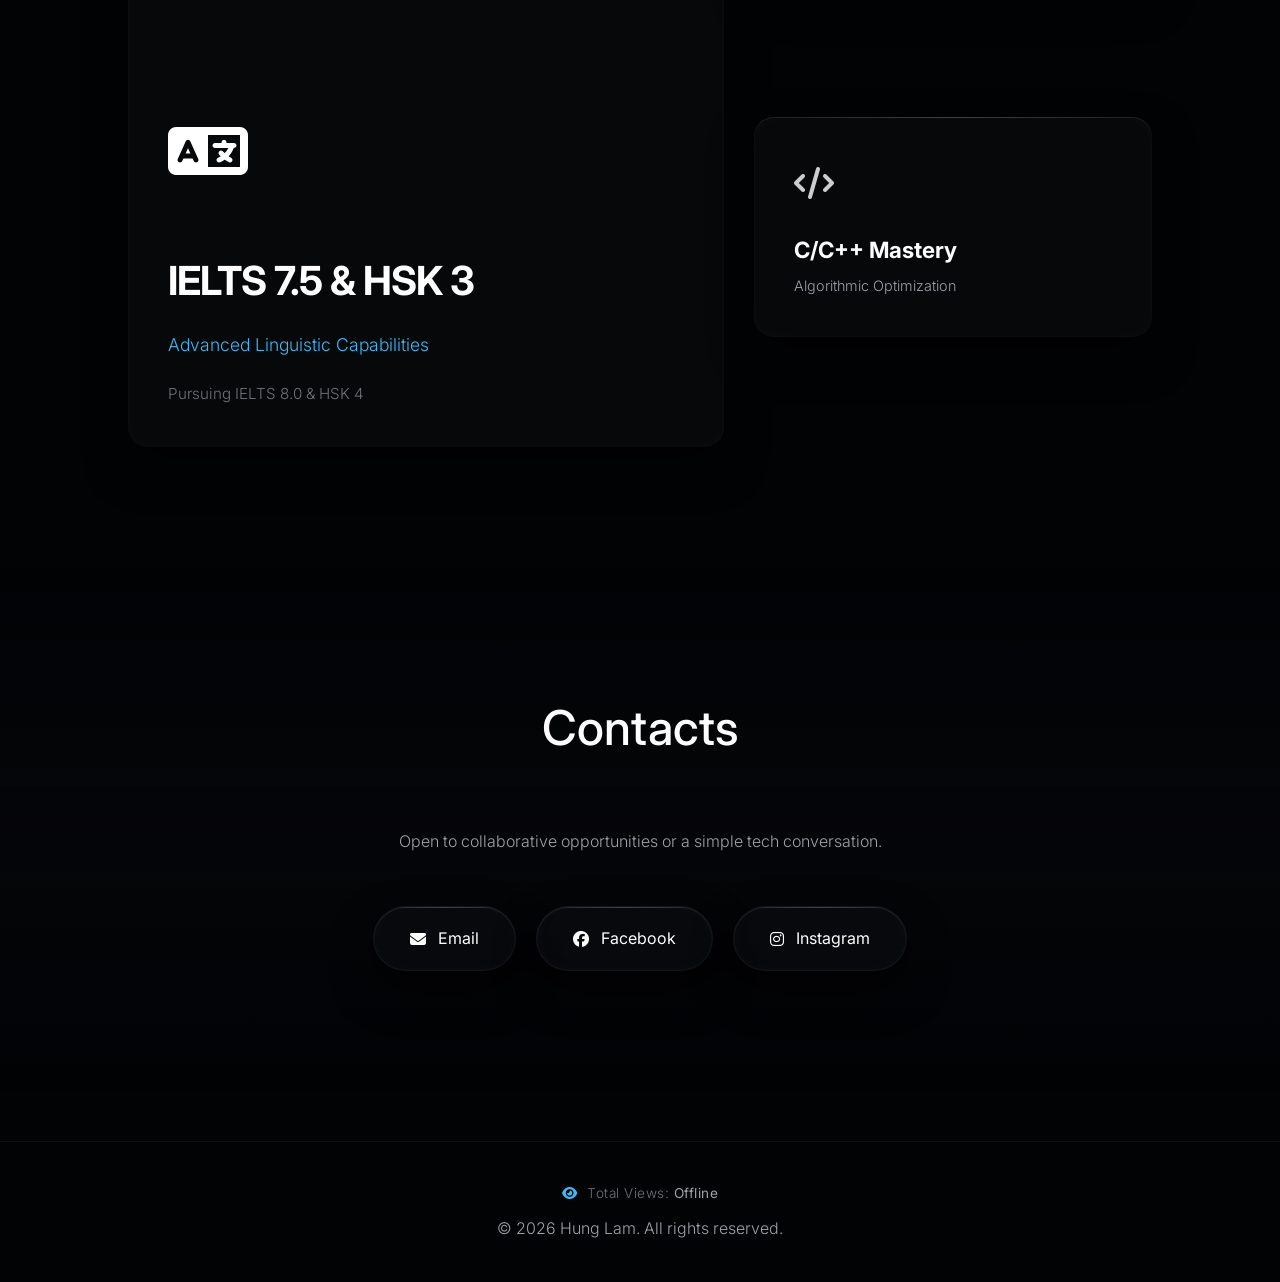
==== commit 5b116d03: "appearance" ====
--- a/index.html
+++ b/index.html
@@ -11,9 +11,6 @@
 </head>
 <body>
 
-    <div class="custom-cursor"></div>
-    <div class="custom-cursor-follower"></div>
-
     <div class="page-transition">
         
         <div class="shape shape-1"></div>
@@ -48,7 +45,7 @@
                 </p>
                 
                 <div class="personal-info-card glass-panel scroll-animate" style="--delay: 0.3s">
-                    <ul>
+                    <div class="glass-glow"></div> <ul>
                         <li><i class="fa-solid fa-user"></i> <strong>Gender:</strong> Male</li>
                         <li><i class="fa-solid fa-calendar"></i> <strong>Date of Birth:</strong> September 22, 2007</li>
                         <li><i class="fa-solid fa-graduation-cap"></i> <strong>Education:</strong> K26 HCMUS - University of Science</li>
@@ -104,8 +101,9 @@
             <h2 class="section-title scroll-animate" style="--delay: 0.05s">Key Milestones</h2>
             <div class="achievements-grid">
                 <div class="achievement-card ach-large glass-panel scroll-animate" style="--delay: 0.1s">
-                    <div class="ach-icon"><i class="fa-solid fa-language"></i></div>
+                    <div class="glass-glow"></div>
                     <div>
+                        <div class="ach-icon"><i class="fa-solid fa-language"></i></div>
                         <h3>IELTS 7.5 & HSK 3</h3>
                         <p>Advanced Linguistic Capabilities</p>
                         <span style="color: #71717a; font-size: 0.95rem;">Pursuing IELTS 8.0 & HSK 4</span>
@@ -113,15 +111,21 @@
                 </div>
                 
                 <div class="achievement-card ach-small glass-panel scroll-animate" style="--delay: 0.15s">
-                    <div class="ach-icon"><i class="fa-solid fa-trophy"></i></div>
-                    <h3>ICPC National</h3>
-                    <p style="color: #a1a1aa; font-size: 0.9rem;">National Level Contestant</p>
+                    <div class="glass-glow"></div>
+                    <div>
+                        <div class="ach-icon"><i class="fa-solid fa-trophy"></i></div>
+                        <h3>ICPC National</h3>
+                        <p style="color: #a1a1aa; font-size: 0.9rem;">National Level Contestant</p>
+                    </div>
                 </div>
                 
                 <div class="achievement-card ach-small glass-panel scroll-animate" style="--delay: 0.2s">
-                    <div class="ach-icon"><i class="fa-solid fa-code"></i></div>
-                    <h3>C/C++ Mastery</h3>
-                    <p style="color: #a1a1aa; font-size: 0.9rem;">Algorithmic Optimization</p>
+                    <div class="glass-glow"></div>
+                    <div>
+                        <div class="ach-icon"><i class="fa-solid fa-code"></i></div>
+                        <h3>C/C++ Mastery</h3>
+                        <p style="color: #a1a1aa; font-size: 0.9rem;">Algorithmic Optimization</p>
+                    </div>
                 </div>
             </div>
         </section>
@@ -146,8 +150,13 @@
         </footer>
     </div>
 
+    <a href="#about" class="back-to-top" id="backToTop">
+        <i class="fa-solid fa-arrow-up"></i>
+        <svg><circle cx="23" cy="23" r="22"></circle></svg>
+    </a>
+
     <script>
-        // HÀM XỬ LÝ GỌI API ĐẾM LƯỢT XEM VÀ PHÂN TÍCH CHUYÊN SÂU
+        // HÀM GỌI API ĐẾM VIEW PHÂN TÍCH CHUYÊN SÂU
         async function updateVisitorCounter() {
             try {
                 const hasVisited = sessionStorage.getItem('has_visited_hunglam_site');
@@ -171,24 +180,22 @@
         }
         document.addEventListener('DOMContentLoaded', updateVisitorCounter);
 
-        // HIỆU ỨNG HIỂN THỊ KHI CUỘN TRANG (SCROLL ANIMATION)
+        // HIỆU ỨNG HIỂN THỊ KHI CUỘN
         const observer = new IntersectionObserver((entries) => {
             entries.forEach((entry) => {
-                if (entry.isIntersecting) {
-                    entry.target.classList.add('show');
-                }
+                if (entry.isIntersecting) { entry.target.classList.add('show'); }
             });
         }, { threshold: 0.1, rootMargin: "0px 0px -40px 0px" }); 
         document.querySelectorAll('.scroll-animate').forEach((el) => observer.observe(el));
 
-        // HIỆU ỨNG BLUR NAVBAR KHI CUỘN SỐNG TRANG
+        // HIỆU ỨNG NAVBAR BLUR
         const navbar = document.querySelector('.navbar');
         window.addEventListener('scroll', () => {
             if (window.scrollY > 40) { navbar.classList.add('scrolled'); } 
             else { navbar.classList.remove('scrolled'); }
         }, { passive: true });
 
-        // NAVBAR INDICATOR HOVER TRACKING
+        // NAVBAR INDICATOR
         if (window.innerWidth > 900) {
             const navLinks = document.querySelectorAll('.nav-links li');
             const indicator = document.querySelector('.nav-indicator');
@@ -210,50 +217,41 @@
             });
         }
 
-        // ĐIỀU KHIỂN CON TRỎ CHUỘT NAM CHÂM TRÊN ĐỂ BÀN (DESKTOP)
-        if (window.innerWidth > 900) {
-            const cursor = document.querySelector('.custom-cursor');
-            const follower = document.querySelector('.custom-cursor-follower');
-            const magneticElements = document.querySelectorAll('.social-btn, .btn-secondary, .btn-primary, .nav-links a');
-
-            let mouseX = 0, mouseY = 0;
-            let isMagnetic = false;
-
-            window.addEventListener('mousemove', (e) => {
-                mouseX = e.clientX; mouseY = e.clientY;
-                cursor.style.left = mouseX + 'px'; cursor.style.top = mouseY + 'px';
-                if (!isMagnetic) {
-                    follower.style.left = mouseX + 'px'; follower.style.top = mouseY + 'px';
-                }
-            });
-
-            magneticElements.forEach(el => {
-                el.addEventListener('mouseenter', () => {
-                    cursor.classList.add('hovered'); follower.classList.add('hovered');
-                    if(el.classList.contains('glass-panel') || el.classList.contains('social-btn') || el.classList.contains('btn-primary')) {
-                        isMagnetic = true; follower.classList.add('magnetic');
-                        const rect = el.getBoundingClientRect();
-                        follower.style.left = (rect.left + rect.width / 2) + 'px';
-                        follower.style.top = (rect.top + rect.height / 2) + 'px';
-                        follower.style.width = rect.width + 'px'; follower.style.height = rect.height + 'px';
-                    }
-                });
-                el.addEventListener('mousemove', (e) => {
-                    if (isMagnetic) {
-                        const rect = el.getBoundingClientRect();
-                        const x = e.clientX - (rect.left + rect.width / 2);
-                        const y = e.clientY - (rect.top + rect.height / 2);
-                        el.style.transform = `translate3d(${x * 0.2}px, ${y * 0.2}px, 0) scale(1.02)`;
-                    }
-                });
-                el.addEventListener('mouseleave', () => {
-                    cursor.classList.remove('hovered'); follower.classList.remove('hovered');
-                    isMagnetic = false; follower.classList.remove('magnetic');
-                    follower.style.width = '40px'; follower.style.height = '40px';
-                    el.style.transform = '';
-                });
-            });
-        }
+        // --- LẬP TRÌNH Ý TƯỞNG 3 & 4 (GIÁM SÁT CHUỘT VÀ ĐO TIẾN TRÌNH CUỘN TRANG) ---
+        const backToTopBtn = document.getElementById('backToTop');
+        const progressCircle = document.querySelector('.back-to-top circle');
+        const totalCircumference = 138; // Chu vi vòng tròn SVG (2 * pi * r)
+
+        window.addEventListener('scroll', () => {
+            const winScroll = document.documentElement.scrollTop || document.body.scrollTop;
+            const totalHeight = document.documentElement.scrollHeight - document.documentElement.clientHeight;
+            
+            // Ý tưởng 4: Hiển thị nút và vẽ vòng tiến trình
+            if (winScroll > 300) {
+                backToTopBtn.classList.add('visible');
+            } else {
+                backToTopBtn.classList.remove('visible');
+            }
+
+            const scrollPercentage = winScroll / totalHeight;
+            const drawOffset = totalCircumference - (scrollPercentage * totalCircumference);
+            progressCircle.style.strokeDashoffset = drawOffset;
+        }, { passive: true });
+
+        // Ý tưởng 3: Thuật toán quét tọa độ và đẩy vệt sáng trên thẻ kính
+        document.querySelectorAll('.glass-panel').forEach(panel => {
+            const glow = panel.querySelector('.glass-glow');
+            if(!glow) return;
+
+            panel.addEventListener('mousemove', (e) => {
+                const rect = panel.getBoundingClientRect();
+                const x = e.clientX - rect.left;
+                const y = e.clientY - rect.top;
+                
+                glow.style.left = x + 'px';
+                glow.style.top = y + 'px';
+            });
+        });
     </script>
 </body>
 </html>
--- a/style.css
+++ b/style.css
@@ -42,14 +42,14 @@
     z-index: 10; pointer-events: none;
 }
 
-.glass-panel::after {
-    content: ''; position: absolute; top: 0; left: -150%; width: 50%; height: 100%;
-    background: linear-gradient(to right, transparent, rgba(255,255,255,0.03), transparent);
-    transform: skewX(-25deg);
-    transition: transform 1.2s cubic-bezier(0.16, 1, 0.3, 1);
-    z-index: 10; pointer-events: none;
-}
-.glass-panel:hover::after { transform: translateX(350%); }
+/* --- Ý TƯỞNG 3: VỆT SÁNG ĐUỔI THEO CHUỘT TRÊN THẺ KÍNH --- */
+.glass-glow {
+    position: absolute; width: 300px; height: 300px;
+    background: radial-gradient(circle, rgba(var(--accent-rgb, 56, 189, 248), 0.12) 0%, transparent 70%);
+    border-radius: 50%; pointer-events: none; transform: translate(-50%, -50%);
+    opacity: 0; transition: opacity 0.3s ease; z-index: 1;
+}
+.glass-panel:hover .glass-glow { opacity: 1; }
 
 /* ====================================================
    NAVBAR & HERO SECTION
@@ -89,6 +89,7 @@
 .tagline .accent-dot { color: #38bdf8; margin: 0 10px; opacity: 0.5; }
 
 .personal-info-card { padding: 40px; max-width: 600px; margin: 0 auto 50px; text-align: left; }
+.personal-info-card ul { position: relative; z-index: 2; }
 .personal-info-card li { margin-bottom: 18px; font-size: 1rem; color: #d4d4d8; list-style: none;}
 .personal-info-card li strong { color: #ffffff; font-weight: 500; display: inline-block; width: 130px;}
 .personal-info-card i { color: #38bdf8; margin-right: 15px; width: 20px; opacity: 0.8;}
@@ -127,6 +128,7 @@
    ==================================================== */
 .achievements-grid { display: grid; grid-template-columns: 1.5fr 1fr; gap: 30px; max-width: 1100px; margin: 0 auto; }
 .achievement-card { padding: 40px; display: flex; flex-direction: column; justify-content: space-between; transition: transform 0.2s ease, border-color 0.2s; cursor: pointer; }
+.achievement-card div { position: relative; z-index: 2; }
 .achievement-card:hover { transform: translateY(-3px); border-color: rgba(56, 189, 248, 0.3); }
 .ach-large { grid-row: span 2; }
 .ach-large .ach-icon { font-size: 4rem; margin-bottom: 40px; color: #ffffff; }
@@ -157,53 +159,29 @@
 
 footer { text-align: center; padding: 40px 0; border-top: 1px solid rgba(255,255,255,0.05); margin-top: 50px; }
 
-/* ====================================================
-   HOVER GLASS PANEL GLOW EFFECT
-   ==================================================== */
-.glass-panel {
-    transition: transform 0.3s cubic-bezier(0.16, 1, 0.3, 1), border-color 0.3s ease, box-shadow 0.3s ease;
-    will-change: transform, box-shadow;
-}
-.glass-panel:hover {
-    border-color: rgba(var(--accent-rgb, 56, 189, 248), 0.2) !important;
-    box-shadow: 
-        0 30px 60px rgba(0, 0, 0, 0.5), 
-        0 0 40px rgba(var(--accent-rgb, 56, 189, 248), 0.15),
-        inset 0 1px 0 rgba(255, 255, 255, 0.15) !important;
-}
-
-/* ====================================================
-   CUSTOM MAGNETIC CURSOR DESIGN
-   ==================================================== */
-@media (min-width: 901px) {
-    body { cursor: none; }
-    a, button, .social-btn, .btn-primary, .btn-secondary, .nav-links a { cursor: none; }
-    
-    .custom-cursor {
-        width: 8px; height: 8px; background-color: var(--accent-color, #38bdf8);
-        border-radius: 50%; position: fixed; transform: translate(-50%, -50%);
-        pointer-events: none; z-index: 9999; transition: width 0.2s, height 0.2s;
-    }
-    .custom-cursor-follower {
-        width: 40px; height: 40px; border: 1px solid rgba(var(--accent-rgb, 56, 189, 248), 0.3);
-        border-radius: 50%; position: fixed; transform: translate(-50%, -50%);
-        pointer-events: none; z-index: 9998;
-        transition: transform 0.08s cubic-bezier(0.25, 1, 0.5, 1), width 0.2s, height 0.2s, border-radius 0.2s, background-color 0.2s;
-    }
-    .custom-cursor.hovered { scale: 0; }
-    .custom-cursor-follower.hovered {
-        width: 50px; height: 50px; background: rgba(var(--accent-rgb, 56, 189, 248), 0.1); border-color: var(--accent-color, #38bdf8);
-    }
-    .custom-cursor-follower.magnetic {
-        border-radius: 50px; background: rgba(var(--accent-rgb, 56, 189, 248), 0.15); border-color: var(--accent-color, #38bdf8);
-    }
+/* --- Ý TƯỞNG 4: NÚT CUỘN LÊN ĐẦU TRANG SMART BACK-TO-TOP --- */
+.back-to-top {
+    position: fixed; bottom: 40px; right: 40px; width: 46px; height: 46px;
+    border-radius: 50%; background: rgba(20, 21, 26, 0.7);
+    backdrop-filter: blur(8px); -webkit-backdrop-filter: blur(8px);
+    border: 1px solid rgba(255,255,255,0.05); z-index: 999;
+    display: flex; align-items: center; justify-content: center;
+    color: #fff; text-decoration: none; opacity: 0; pointer-events: none;
+    transform: translateY(10px); transition: all 0.4s cubic-bezier(0.16, 1, 0.3, 1);
+}
+.back-to-top.visible { opacity: 1; pointer-events: auto; transform: translateY(0); }
+.back-to-top i { font-size: 0.95rem; transition: transform 0.3s; position: absolute; z-index: 10; }
+.back-to-top:hover i { transform: translateY(-2px); color: var(--accent-color, #38bdf8); }
+.back-to-top svg { position: absolute; width: 100%; height: 100%; transform: rotate(-90deg); }
+.back-to-top circle {
+    fill: transparent; stroke: var(--accent-color, #38bdf8); stroke-width: 2;
+    stroke-dasharray: 138; stroke-dashoffset: 138; transition: stroke-dashoffset 0.1s ease-out;
 }
 
 /* ====================================================
    GIAO DIỆN ĐIỆN THOẠI
    ==================================================== */
 @media (max-width: 900px) {
-    .shape { display: none !important; }
     .navbar { padding: 15px 0; flex-direction: column; align-items: flex-start; gap: 15px; width: 100vw; overflow: hidden; }
     .navbar.scrolled { padding: 10px 0; }
     .nav-logo { padding: 0 5%; }
@@ -235,4 +213,5 @@
     .ach-small { height: auto; padding: 25px; }
     .contact-links { flex-direction: column; gap: 15px; }
     .social-btn { width: 100%; justify-content: center; }
+    .back-to-top { bottom: 20px; right: 20px; width: 40px; height: 40px; }
 }
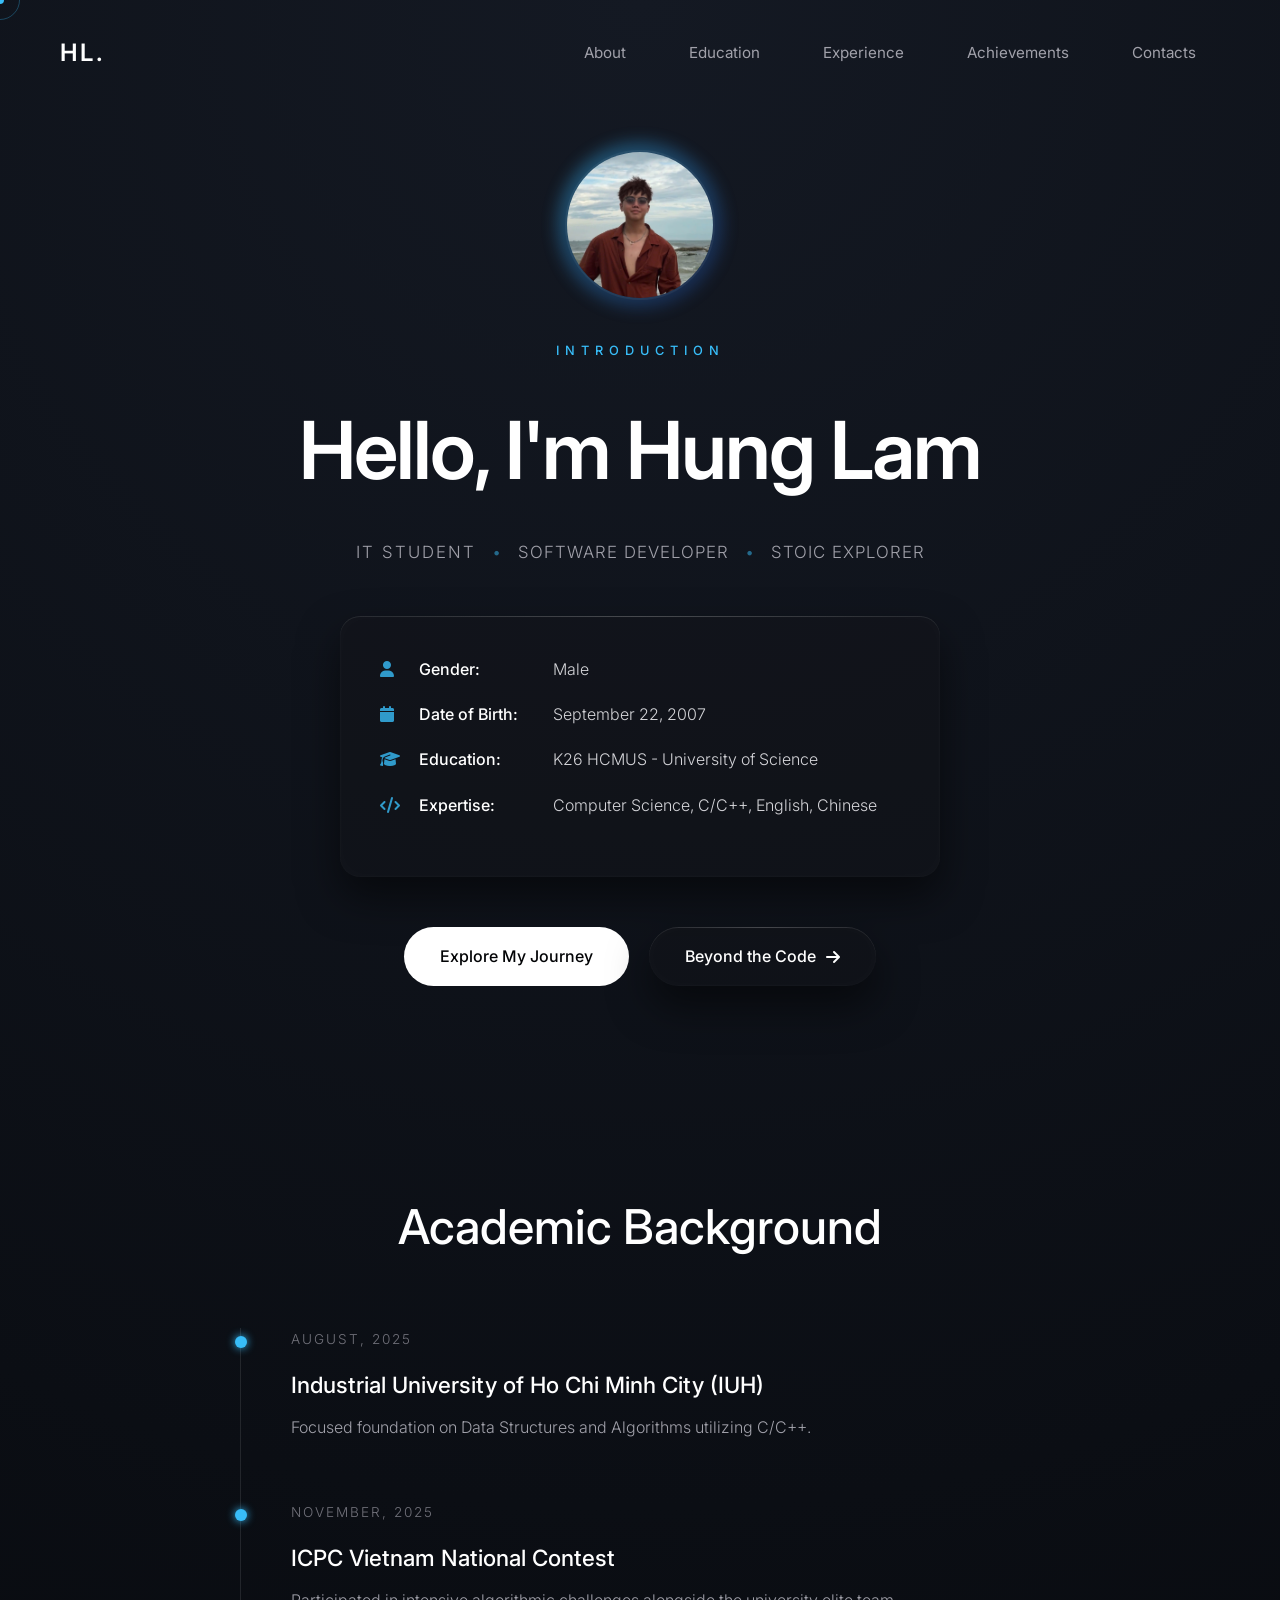
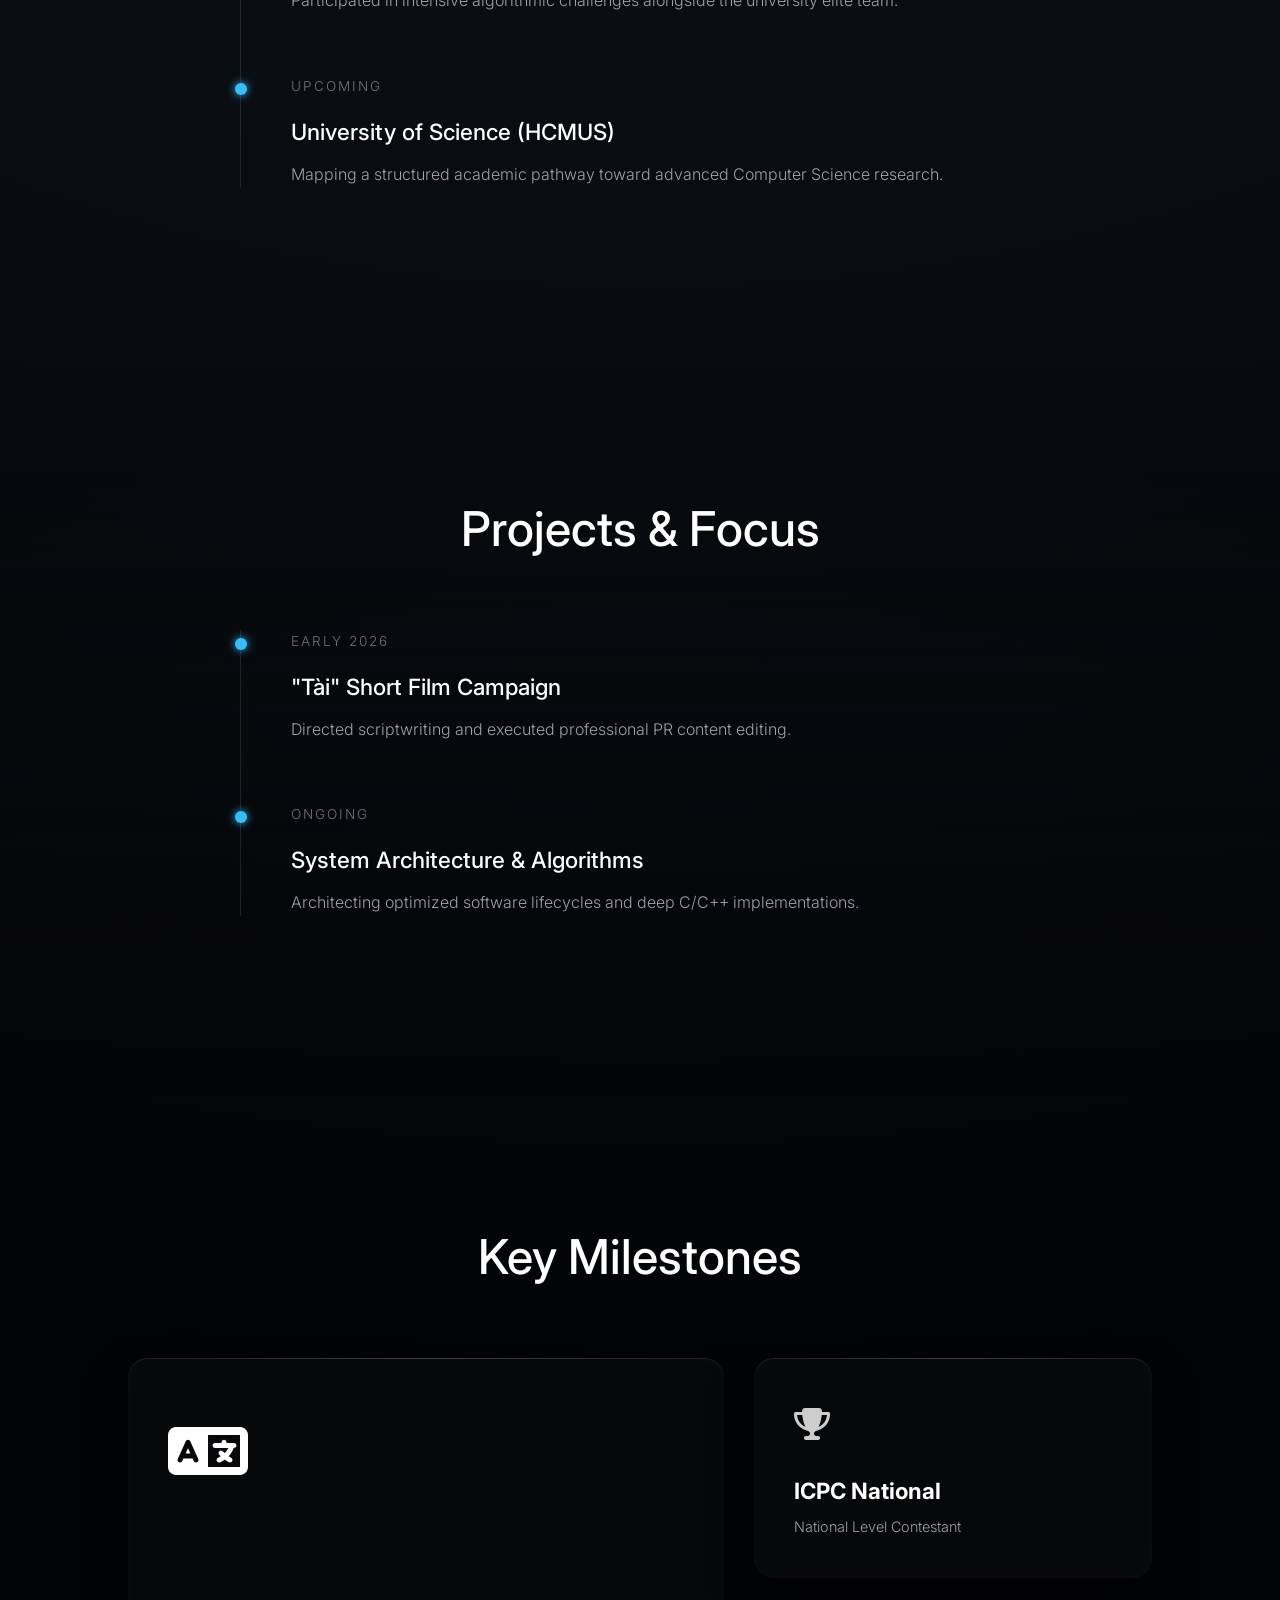
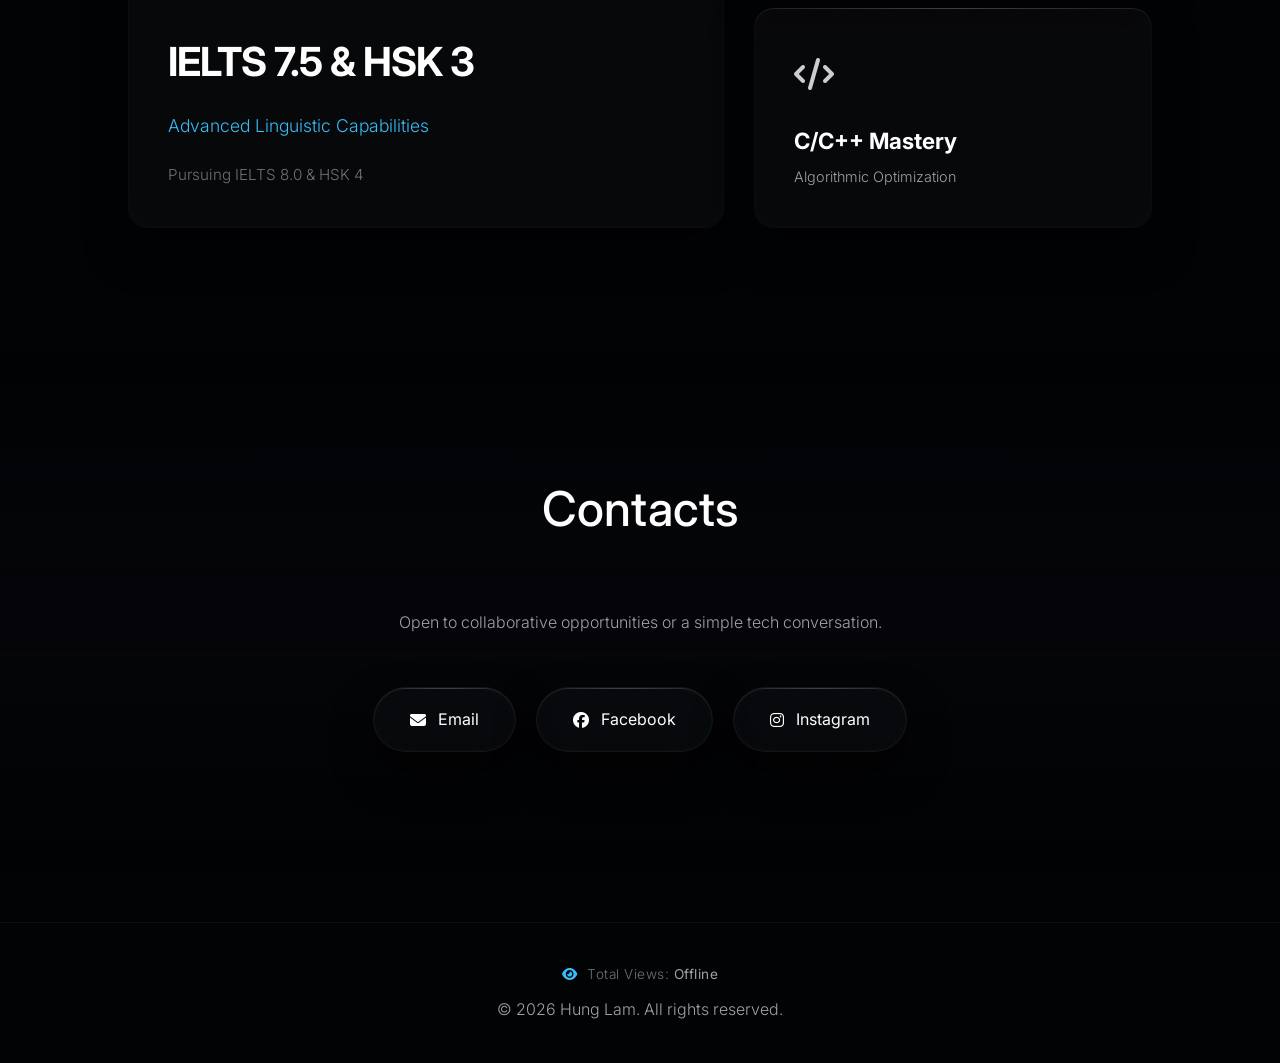
==== commit 0376ee07: "." ====
--- a/index.html
+++ b/index.html
@@ -11,6 +11,9 @@
 </head>
 <body>
 
+    <div class="custom-cursor"></div>
+    <div class="custom-cursor-follower"></div>
+
     <div class="page-transition">
         
         <div class="shape shape-1"></div>
@@ -45,7 +48,7 @@
                 </p>
                 
                 <div class="personal-info-card glass-panel scroll-animate" style="--delay: 0.3s">
-                    <div class="glass-glow"></div> <ul>
+                    <ul>
                         <li><i class="fa-solid fa-user"></i> <strong>Gender:</strong> Male</li>
                         <li><i class="fa-solid fa-calendar"></i> <strong>Date of Birth:</strong> September 22, 2007</li>
                         <li><i class="fa-solid fa-graduation-cap"></i> <strong>Education:</strong> K26 HCMUS - University of Science</li>
@@ -101,9 +104,8 @@
             <h2 class="section-title scroll-animate" style="--delay: 0.05s">Key Milestones</h2>
             <div class="achievements-grid">
                 <div class="achievement-card ach-large glass-panel scroll-animate" style="--delay: 0.1s">
-                    <div class="glass-glow"></div>
+                    <div class="ach-icon"><i class="fa-solid fa-language"></i></div>
                     <div>
-                        <div class="ach-icon"><i class="fa-solid fa-language"></i></div>
                         <h3>IELTS 7.5 & HSK 3</h3>
                         <p>Advanced Linguistic Capabilities</p>
                         <span style="color: #71717a; font-size: 0.95rem;">Pursuing IELTS 8.0 & HSK 4</span>
@@ -111,21 +113,15 @@
                 </div>
                 
                 <div class="achievement-card ach-small glass-panel scroll-animate" style="--delay: 0.15s">
-                    <div class="glass-glow"></div>
-                    <div>
-                        <div class="ach-icon"><i class="fa-solid fa-trophy"></i></div>
-                        <h3>ICPC National</h3>
-                        <p style="color: #a1a1aa; font-size: 0.9rem;">National Level Contestant</p>
-                    </div>
+                    <div class="ach-icon"><i class="fa-solid fa-trophy"></i></div>
+                    <h3>ICPC National</h3>
+                    <p style="color: #a1a1aa; font-size: 0.9rem;">National Level Contestant</p>
                 </div>
                 
                 <div class="achievement-card ach-small glass-panel scroll-animate" style="--delay: 0.2s">
-                    <div class="glass-glow"></div>
-                    <div>
-                        <div class="ach-icon"><i class="fa-solid fa-code"></i></div>
-                        <h3>C/C++ Mastery</h3>
-                        <p style="color: #a1a1aa; font-size: 0.9rem;">Algorithmic Optimization</p>
-                    </div>
+                    <div class="ach-icon"><i class="fa-solid fa-code"></i></div>
+                    <h3>C/C++ Mastery</h3>
+                    <p style="color: #a1a1aa; font-size: 0.9rem;">Algorithmic Optimization</p>
                 </div>
             </div>
         </section>
@@ -150,13 +146,8 @@
         </footer>
     </div>
 
-    <a href="#about" class="back-to-top" id="backToTop">
-        <i class="fa-solid fa-arrow-up"></i>
-        <svg><circle cx="23" cy="23" r="22"></circle></svg>
-    </a>
-
     <script>
-        // HÀM GỌI API ĐẾM VIEW PHÂN TÍCH CHUYÊN SÂU
+        // HÀM XỬ LÝ GỌI API ĐẾM LƯỢT XEM VÀ PHÂN TÍCH CHUYÊN SÂU
         async function updateVisitorCounter() {
             try {
                 const hasVisited = sessionStorage.getItem('has_visited_hunglam_site');
@@ -180,22 +171,24 @@
         }
         document.addEventListener('DOMContentLoaded', updateVisitorCounter);
 
-        // HIỆU ỨNG HIỂN THỊ KHI CUỘN
+        // HIỆU ỨNG HIỂN THỊ KHI CUỘN TRANG (SCROLL ANIMATION)
         const observer = new IntersectionObserver((entries) => {
             entries.forEach((entry) => {
-                if (entry.isIntersecting) { entry.target.classList.add('show'); }
+                if (entry.isIntersecting) {
+                    entry.target.classList.add('show');
+                }
             });
         }, { threshold: 0.1, rootMargin: "0px 0px -40px 0px" }); 
         document.querySelectorAll('.scroll-animate').forEach((el) => observer.observe(el));
 
-        // HIỆU ỨNG NAVBAR BLUR
+        // HIỆU ỨNG BLUR NAVBAR KHI CUỘN SỐNG TRANG
         const navbar = document.querySelector('.navbar');
         window.addEventListener('scroll', () => {
             if (window.scrollY > 40) { navbar.classList.add('scrolled'); } 
             else { navbar.classList.remove('scrolled'); }
         }, { passive: true });
 
-        // NAVBAR INDICATOR
+        // NAVBAR INDICATOR HOVER TRACKING
         if (window.innerWidth > 900) {
             const navLinks = document.querySelectorAll('.nav-links li');
             const indicator = document.querySelector('.nav-indicator');
@@ -217,41 +210,50 @@
             });
         }
 
-        // --- LẬP TRÌNH Ý TƯỞNG 3 & 4 (GIÁM SÁT CHUỘT VÀ ĐO TIẾN TRÌNH CUỘN TRANG) ---
-        const backToTopBtn = document.getElementById('backToTop');
-        const progressCircle = document.querySelector('.back-to-top circle');
-        const totalCircumference = 138; // Chu vi vòng tròn SVG (2 * pi * r)
-
-        window.addEventListener('scroll', () => {
-            const winScroll = document.documentElement.scrollTop || document.body.scrollTop;
-            const totalHeight = document.documentElement.scrollHeight - document.documentElement.clientHeight;
-            
-            // Ý tưởng 4: Hiển thị nút và vẽ vòng tiến trình
-            if (winScroll > 300) {
-                backToTopBtn.classList.add('visible');
-            } else {
-                backToTopBtn.classList.remove('visible');
-            }
-
-            const scrollPercentage = winScroll / totalHeight;
-            const drawOffset = totalCircumference - (scrollPercentage * totalCircumference);
-            progressCircle.style.strokeDashoffset = drawOffset;
-        }, { passive: true });
-
-        // Ý tưởng 3: Thuật toán quét tọa độ và đẩy vệt sáng trên thẻ kính
-        document.querySelectorAll('.glass-panel').forEach(panel => {
-            const glow = panel.querySelector('.glass-glow');
-            if(!glow) return;
-
-            panel.addEventListener('mousemove', (e) => {
-                const rect = panel.getBoundingClientRect();
-                const x = e.clientX - rect.left;
-                const y = e.clientY - rect.top;
-                
-                glow.style.left = x + 'px';
-                glow.style.top = y + 'px';
-            });
-        });
+        // ĐIỀU KHIỂN CON TRỎ CHUỘT NAM CHÂM TRÊN ĐỂ BÀN (DESKTOP)
+        if (window.innerWidth > 900) {
+            const cursor = document.querySelector('.custom-cursor');
+            const follower = document.querySelector('.custom-cursor-follower');
+            const magneticElements = document.querySelectorAll('.social-btn, .btn-secondary, .btn-primary, .nav-links a');
+
+            let mouseX = 0, mouseY = 0;
+            let isMagnetic = false;
+
+            window.addEventListener('mousemove', (e) => {
+                mouseX = e.clientX; mouseY = e.clientY;
+                cursor.style.left = mouseX + 'px'; cursor.style.top = mouseY + 'px';
+                if (!isMagnetic) {
+                    follower.style.left = mouseX + 'px'; follower.style.top = mouseY + 'px';
+                }
+            });
+
+            magneticElements.forEach(el => {
+                el.addEventListener('mouseenter', () => {
+                    cursor.classList.add('hovered'); follower.classList.add('hovered');
+                    if(el.classList.contains('glass-panel') || el.classList.contains('social-btn') || el.classList.contains('btn-primary')) {
+                        isMagnetic = true; follower.classList.add('magnetic');
+                        const rect = el.getBoundingClientRect();
+                        follower.style.left = (rect.left + rect.width / 2) + 'px';
+                        follower.style.top = (rect.top + rect.height / 2) + 'px';
+                        follower.style.width = rect.width + 'px'; follower.style.height = rect.height + 'px';
+                    }
+                });
+                el.addEventListener('mousemove', (e) => {
+                    if (isMagnetic) {
+                        const rect = el.getBoundingClientRect();
+                        const x = e.clientX - (rect.left + rect.width / 2);
+                        const y = e.clientY - (rect.top + rect.height / 2);
+                        el.style.transform = `translate3d(${x * 0.2}px, ${y * 0.2}px, 0) scale(1.02)`;
+                    }
+                });
+                el.addEventListener('mouseleave', () => {
+                    cursor.classList.remove('hovered'); follower.classList.remove('hovered');
+                    isMagnetic = false; follower.classList.remove('magnetic');
+                    follower.style.width = '40px'; follower.style.height = '40px';
+                    el.style.transform = '';
+                });
+            });
+        }
     </script>
 </body>
 </html>
--- a/style.css
+++ b/style.css
@@ -42,14 +42,14 @@
     z-index: 10; pointer-events: none;
 }
 
-/* --- Ý TƯỞNG 3: VỆT SÁNG ĐUỔI THEO CHUỘT TRÊN THẺ KÍNH --- */
-.glass-glow {
-    position: absolute; width: 300px; height: 300px;
-    background: radial-gradient(circle, rgba(var(--accent-rgb, 56, 189, 248), 0.12) 0%, transparent 70%);
-    border-radius: 50%; pointer-events: none; transform: translate(-50%, -50%);
-    opacity: 0; transition: opacity 0.3s ease; z-index: 1;
-}
-.glass-panel:hover .glass-glow { opacity: 1; }
+.glass-panel::after {
+    content: ''; position: absolute; top: 0; left: -150%; width: 50%; height: 100%;
+    background: linear-gradient(to right, transparent, rgba(255,255,255,0.03), transparent);
+    transform: skewX(-25deg);
+    transition: transform 1.2s cubic-bezier(0.16, 1, 0.3, 1);
+    z-index: 10; pointer-events: none;
+}
+.glass-panel:hover::after { transform: translateX(350%); }
 
 /* ====================================================
    NAVBAR & HERO SECTION
@@ -89,7 +89,6 @@
 .tagline .accent-dot { color: #38bdf8; margin: 0 10px; opacity: 0.5; }
 
 .personal-info-card { padding: 40px; max-width: 600px; margin: 0 auto 50px; text-align: left; }
-.personal-info-card ul { position: relative; z-index: 2; }
 .personal-info-card li { margin-bottom: 18px; font-size: 1rem; color: #d4d4d8; list-style: none;}
 .personal-info-card li strong { color: #ffffff; font-weight: 500; display: inline-block; width: 130px;}
 .personal-info-card i { color: #38bdf8; margin-right: 15px; width: 20px; opacity: 0.8;}
@@ -128,7 +127,6 @@
    ==================================================== */
 .achievements-grid { display: grid; grid-template-columns: 1.5fr 1fr; gap: 30px; max-width: 1100px; margin: 0 auto; }
 .achievement-card { padding: 40px; display: flex; flex-direction: column; justify-content: space-between; transition: transform 0.2s ease, border-color 0.2s; cursor: pointer; }
-.achievement-card div { position: relative; z-index: 2; }
 .achievement-card:hover { transform: translateY(-3px); border-color: rgba(56, 189, 248, 0.3); }
 .ach-large { grid-row: span 2; }
 .ach-large .ach-icon { font-size: 4rem; margin-bottom: 40px; color: #ffffff; }
@@ -159,29 +157,53 @@
 
 footer { text-align: center; padding: 40px 0; border-top: 1px solid rgba(255,255,255,0.05); margin-top: 50px; }
 
-/* --- Ý TƯỞNG 4: NÚT CUỘN LÊN ĐẦU TRANG SMART BACK-TO-TOP --- */
-.back-to-top {
-    position: fixed; bottom: 40px; right: 40px; width: 46px; height: 46px;
-    border-radius: 50%; background: rgba(20, 21, 26, 0.7);
-    backdrop-filter: blur(8px); -webkit-backdrop-filter: blur(8px);
-    border: 1px solid rgba(255,255,255,0.05); z-index: 999;
-    display: flex; align-items: center; justify-content: center;
-    color: #fff; text-decoration: none; opacity: 0; pointer-events: none;
-    transform: translateY(10px); transition: all 0.4s cubic-bezier(0.16, 1, 0.3, 1);
-}
-.back-to-top.visible { opacity: 1; pointer-events: auto; transform: translateY(0); }
-.back-to-top i { font-size: 0.95rem; transition: transform 0.3s; position: absolute; z-index: 10; }
-.back-to-top:hover i { transform: translateY(-2px); color: var(--accent-color, #38bdf8); }
-.back-to-top svg { position: absolute; width: 100%; height: 100%; transform: rotate(-90deg); }
-.back-to-top circle {
-    fill: transparent; stroke: var(--accent-color, #38bdf8); stroke-width: 2;
-    stroke-dasharray: 138; stroke-dashoffset: 138; transition: stroke-dashoffset 0.1s ease-out;
+/* ====================================================
+   HOVER GLASS PANEL GLOW EFFECT
+   ==================================================== */
+.glass-panel {
+    transition: transform 0.3s cubic-bezier(0.16, 1, 0.3, 1), border-color 0.3s ease, box-shadow 0.3s ease;
+    will-change: transform, box-shadow;
+}
+.glass-panel:hover {
+    border-color: rgba(var(--accent-rgb, 56, 189, 248), 0.2) !important;
+    box-shadow: 
+        0 30px 60px rgba(0, 0, 0, 0.5), 
+        0 0 40px rgba(var(--accent-rgb, 56, 189, 248), 0.15),
+        inset 0 1px 0 rgba(255, 255, 255, 0.15) !important;
+}
+
+/* ====================================================
+   CUSTOM MAGNETIC CURSOR DESIGN
+   ==================================================== */
+@media (min-width: 901px) {
+    body { cursor: none; }
+    a, button, .social-btn, .btn-primary, .btn-secondary, .nav-links a { cursor: none; }
+    
+    .custom-cursor {
+        width: 8px; height: 8px; background-color: var(--accent-color, #38bdf8);
+        border-radius: 50%; position: fixed; transform: translate(-50%, -50%);
+        pointer-events: none; z-index: 9999; transition: width 0.2s, height 0.2s;
+    }
+    .custom-cursor-follower {
+        width: 40px; height: 40px; border: 1px solid rgba(var(--accent-rgb, 56, 189, 248), 0.3);
+        border-radius: 50%; position: fixed; transform: translate(-50%, -50%);
+        pointer-events: none; z-index: 9998;
+        transition: transform 0.08s cubic-bezier(0.25, 1, 0.5, 1), width 0.2s, height 0.2s, border-radius 0.2s, background-color 0.2s;
+    }
+    .custom-cursor.hovered { scale: 0; }
+    .custom-cursor-follower.hovered {
+        width: 50px; height: 50px; background: rgba(var(--accent-rgb, 56, 189, 248), 0.1); border-color: var(--accent-color, #38bdf8);
+    }
+    .custom-cursor-follower.magnetic {
+        border-radius: 50px; background: rgba(var(--accent-rgb, 56, 189, 248), 0.15); border-color: var(--accent-color, #38bdf8);
+    }
 }
 
 /* ====================================================
    GIAO DIỆN ĐIỆN THOẠI
    ==================================================== */
 @media (max-width: 900px) {
+    .shape { display: none !important; }
     .navbar { padding: 15px 0; flex-direction: column; align-items: flex-start; gap: 15px; width: 100vw; overflow: hidden; }
     .navbar.scrolled { padding: 10px 0; }
     .nav-logo { padding: 0 5%; }
@@ -213,5 +235,4 @@
     .ach-small { height: auto; padding: 25px; }
     .contact-links { flex-direction: column; gap: 15px; }
     .social-btn { width: 100%; justify-content: center; }
-    .back-to-top { bottom: 20px; right: 20px; width: 40px; height: 40px; }
 }
